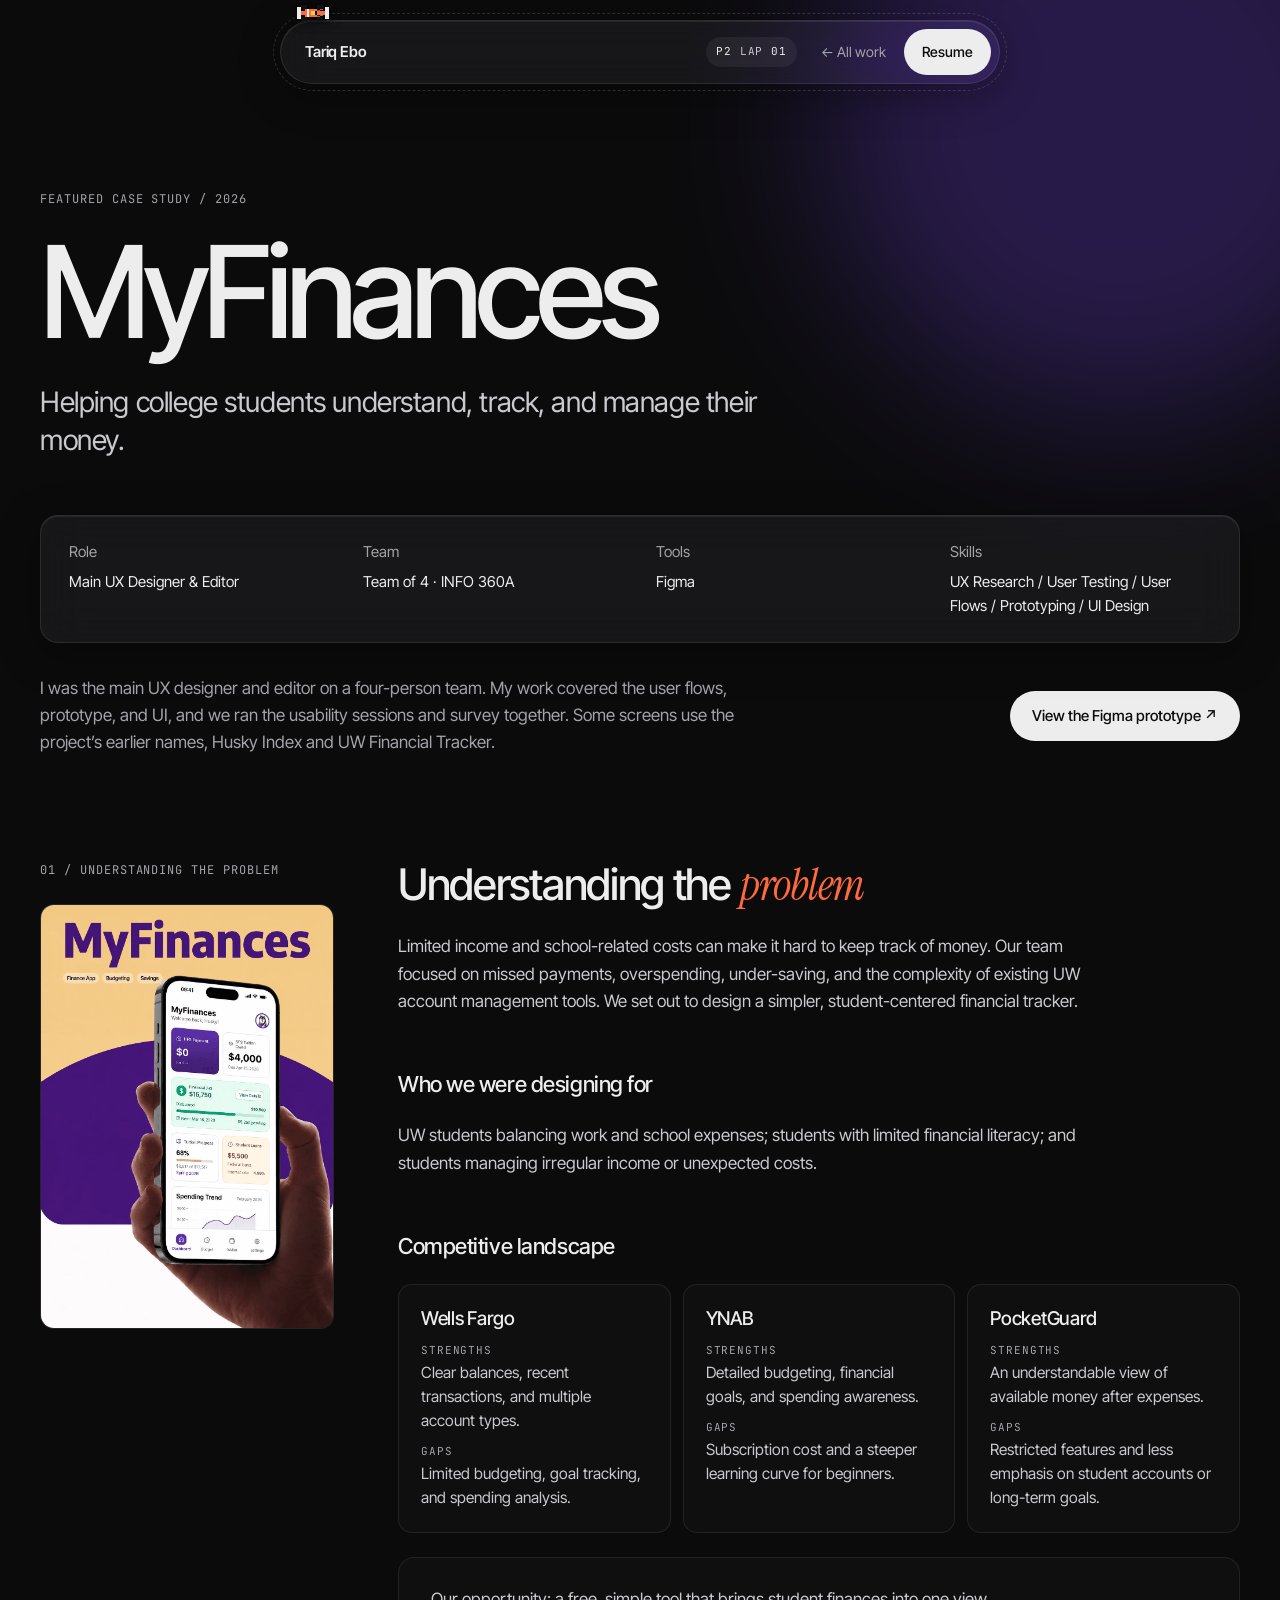
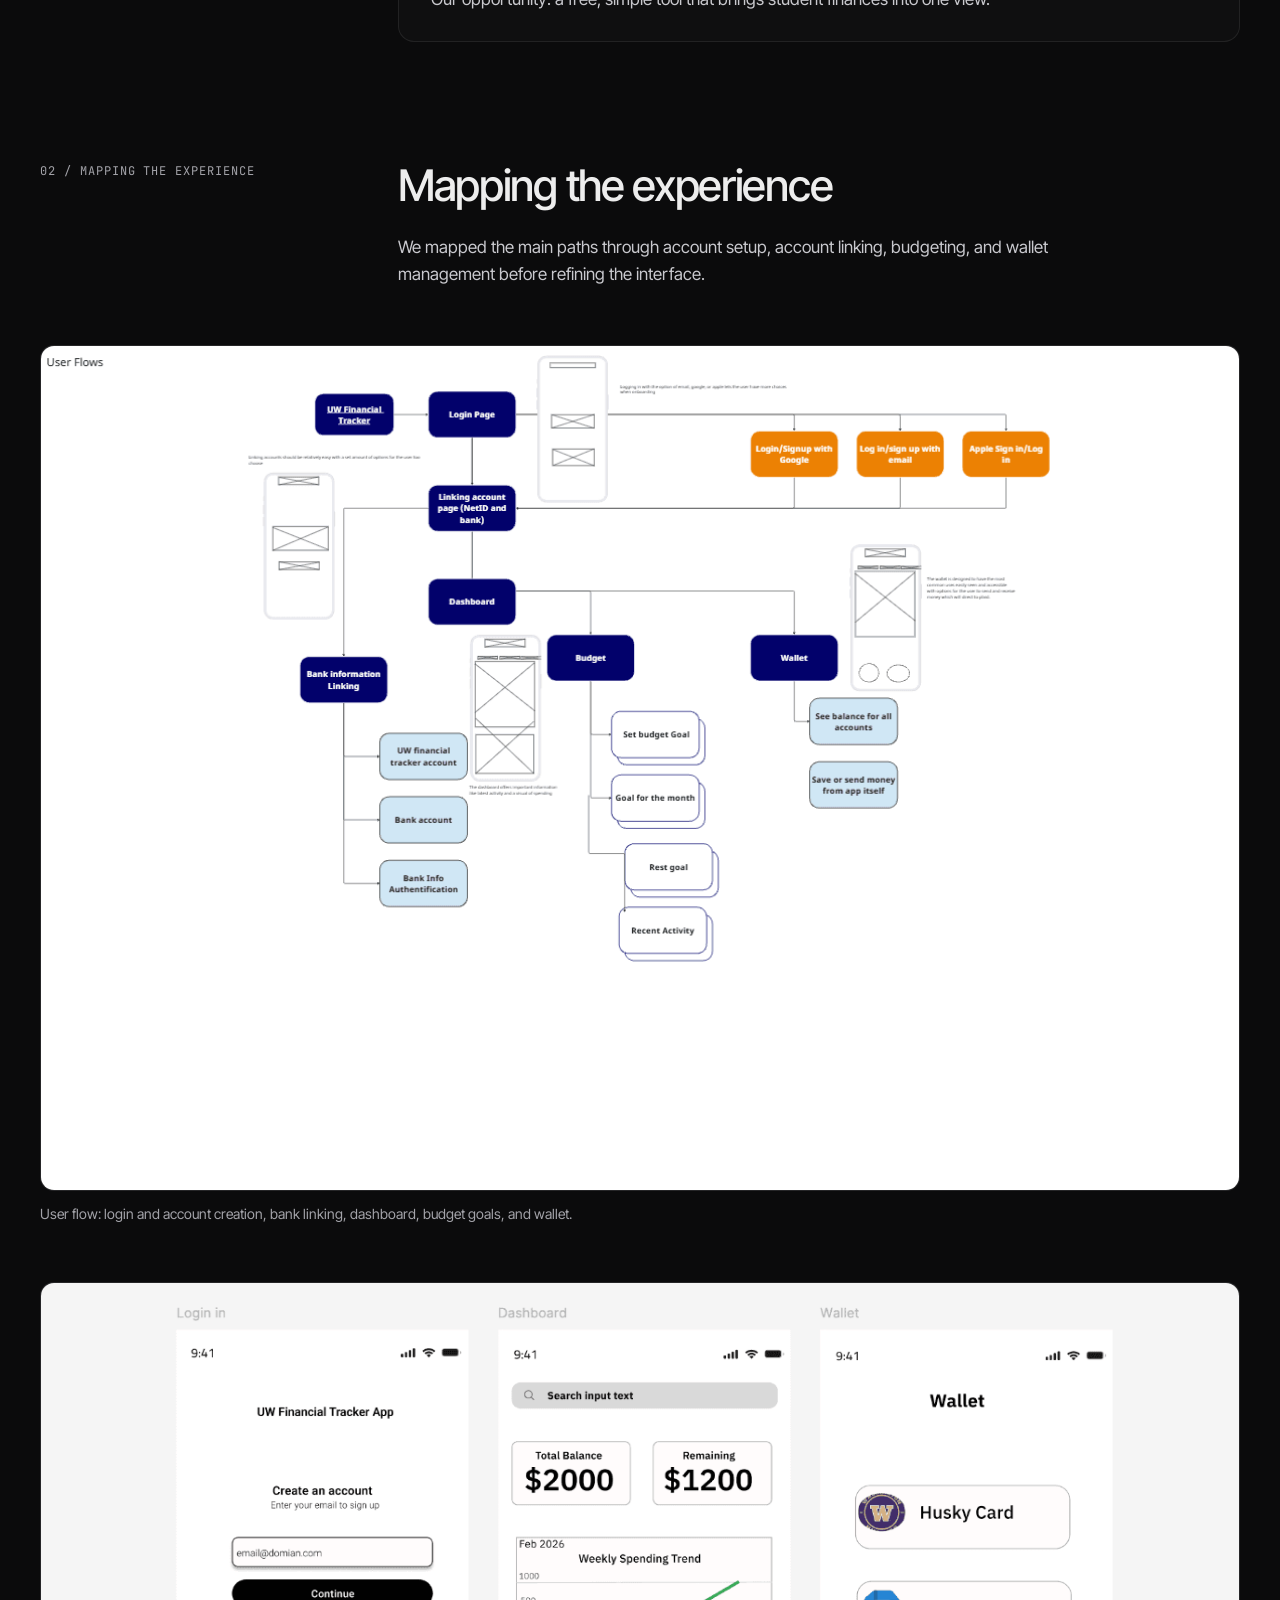
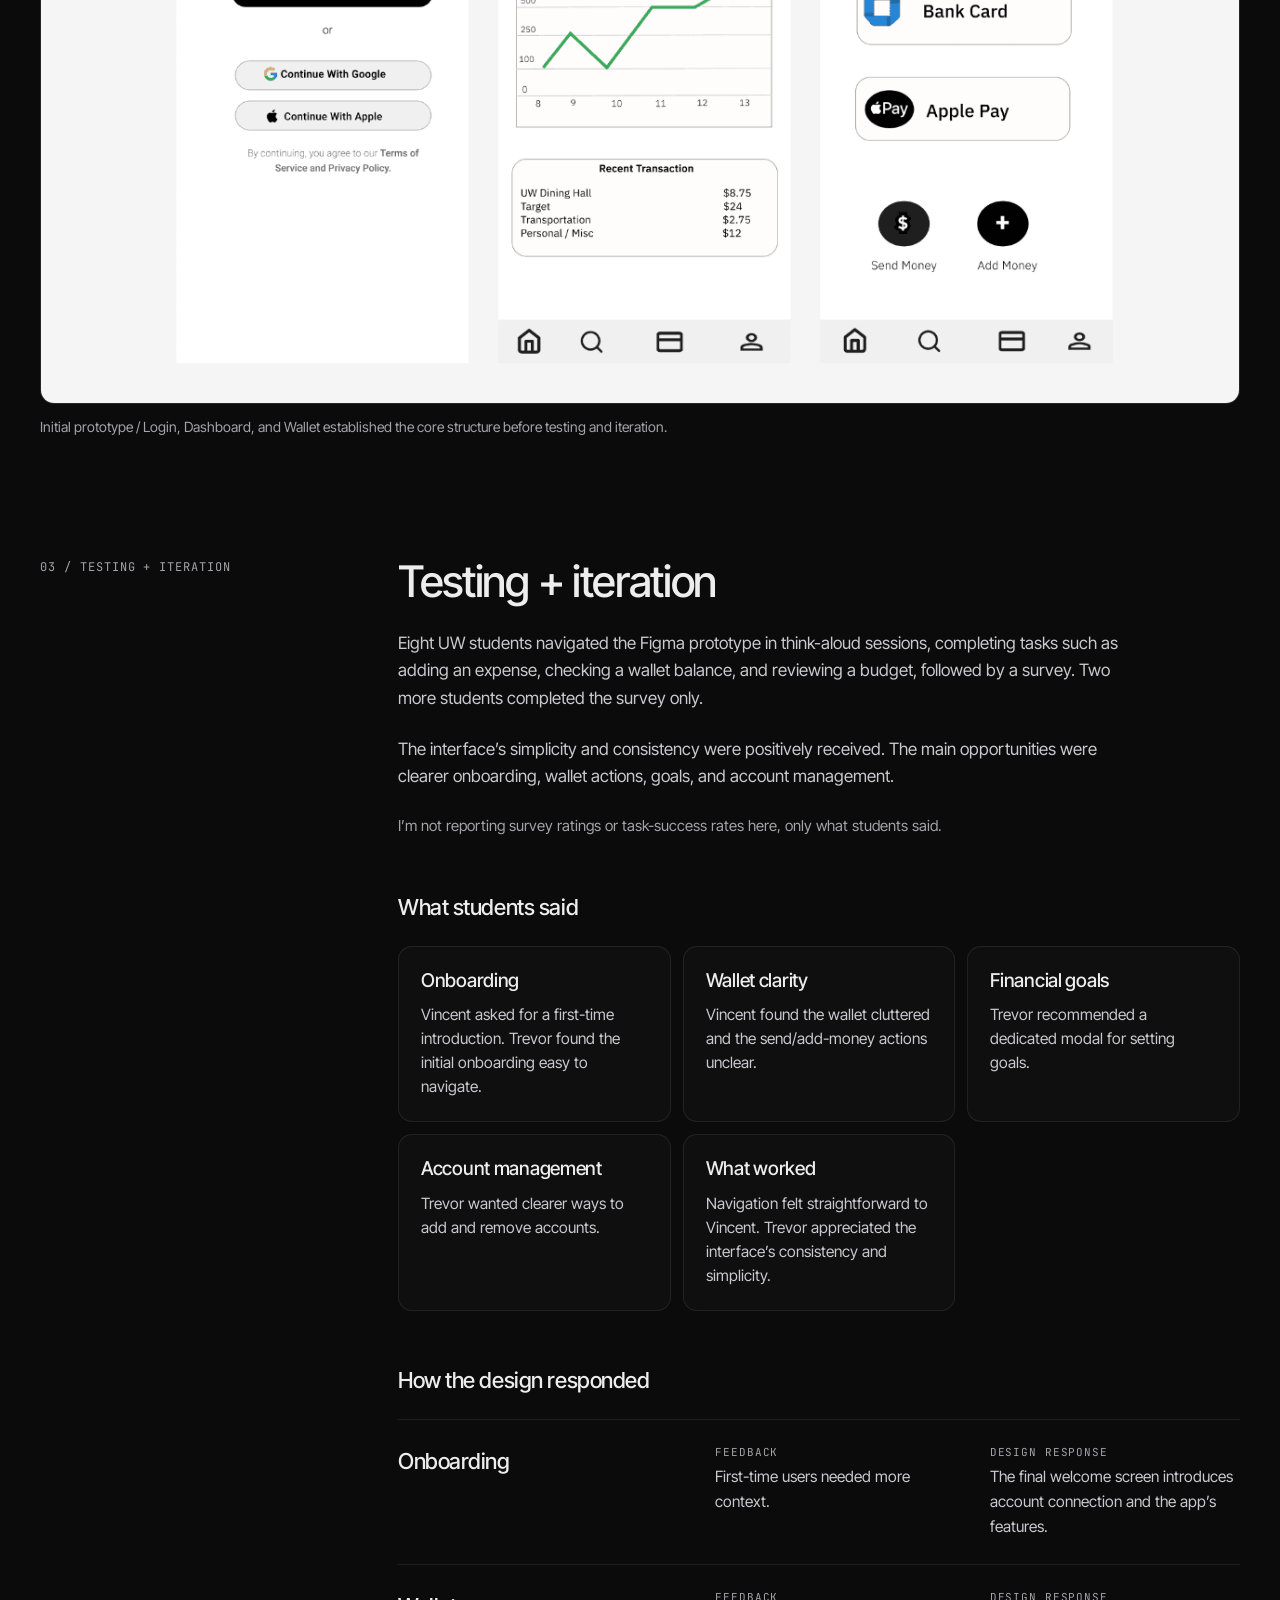
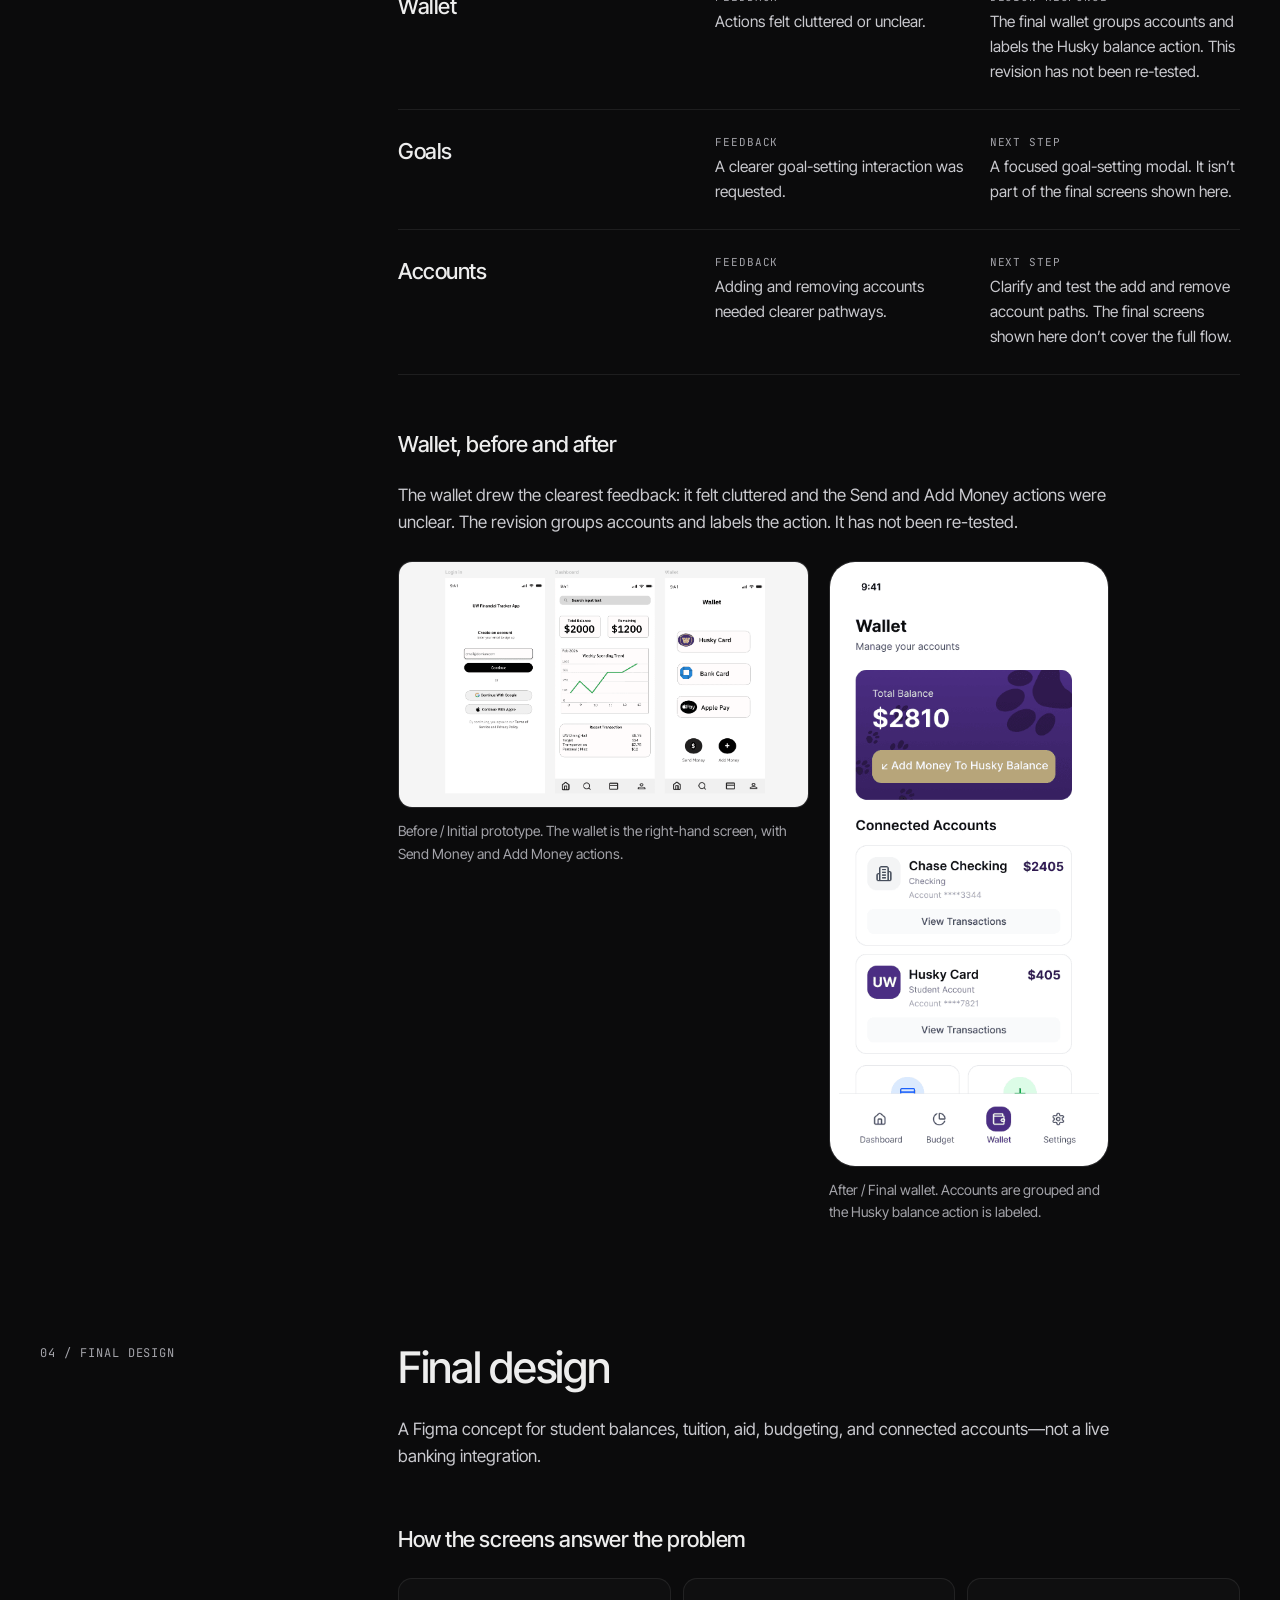
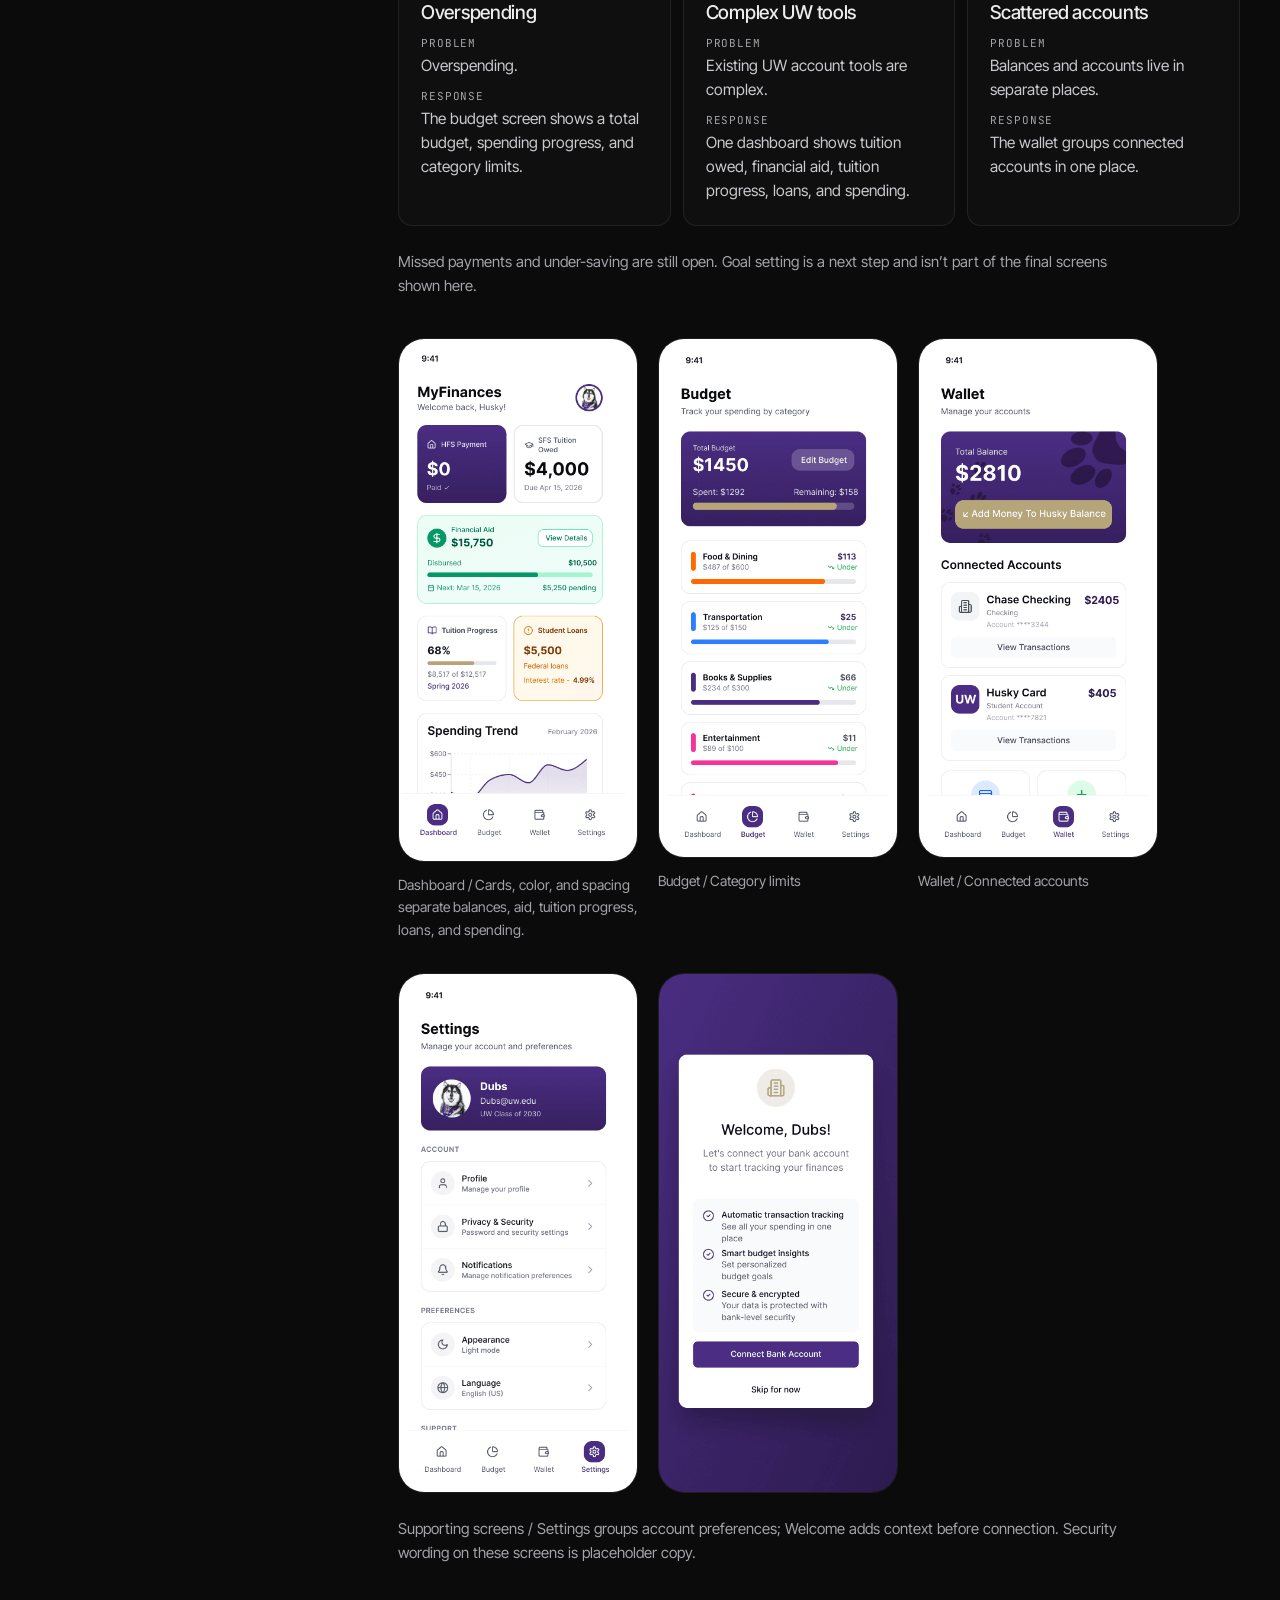
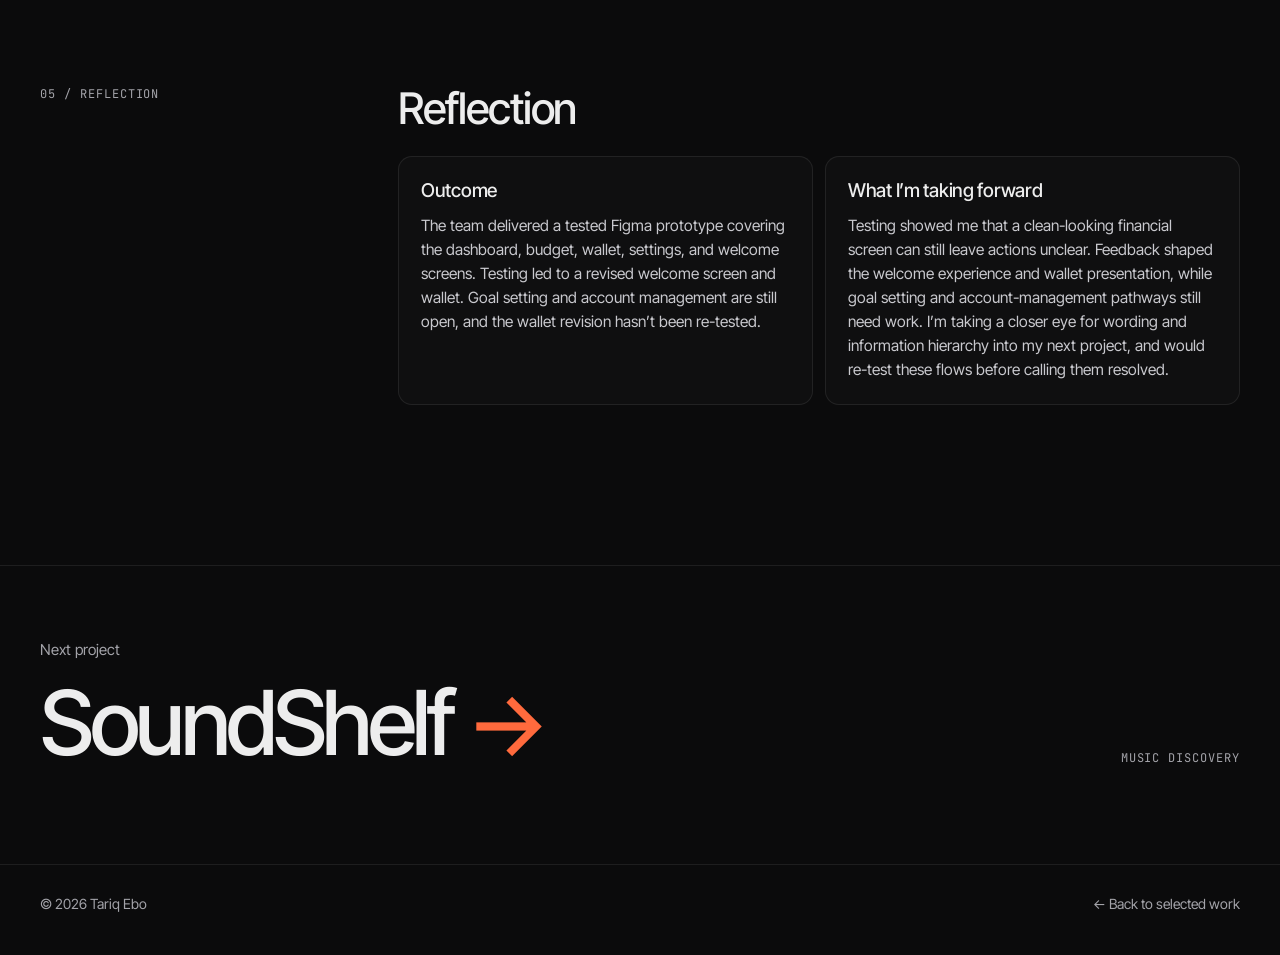
==== work/myfinances.html @ 7fc63696 "Build portfolio site Plain HTML, CSS and a little JavaScript: home page, Waypoint and MyFinances cas" ====
<!doctype html>
<html lang="en">
<head>
  <meta charset="utf-8">
  <meta name="viewport" content="width=device-width, initial-scale=1">
  <title>MyFinances — Tariq Ebo</title>
  <meta name="description" content="MyFinances helps college students understand, track, and manage their money. A UX case study by Tariq Ebo.">
  <meta property="og:title" content="MyFinances — student finance app case study">
  <meta property="og:image" content="../assets/img/myfinances/cover.png">
  <link rel="icon" href="../assets/favicon.svg" type="image/svg+xml">
  <link rel="preconnect" href="https://fonts.googleapis.com">
  <link rel="preconnect" href="https://fonts.gstatic.com" crossorigin>
  <link href="https://fonts.googleapis.com/css2?family=Inter+Tight:wght@400;500;600&family=Instrument+Serif:ital@0;1&family=JetBrains+Mono:wght@400&display=swap" rel="stylesheet">
  <link rel="stylesheet" href="../css/style.css">
  <script>document.documentElement.classList.add("js");</script>
</head>
<body>
  <a class="skip-link" href="#content">Skip to content</a>

  <div class="nav-shell">
    <nav class="nav glass" aria-label="Main">
      <a class="nav-brand" href="../index.html">Tariq Ebo</a>
      <div class="nav-links">
        <span class="lap-chip" aria-hidden="true"></span>
        <a class="text-link" href="../index.html#work">← All work</a>
        <a class="nav-cta" data-pit href="https://drive.google.com/file/d/1EJT7WIdHumrBzgWnmrdFnhgLevJQh3FU/view?usp=sharing" target="_blank" rel="noopener">Resume</a>
      </div>
    </nav>
  </div>

  <main id="content">
    <!-- TITLE -->
    <header class="case-hero">
      <div class="glow-layer" aria-hidden="true">
        <div class="orb" style="top: -180px; right: -140px; width: 600px; height: 600px; background: #6b3fd4; opacity: 0.3"></div>
      </div>
      <div class="wrap">
        <p class="kicker">Featured case study / 2026</p>
        <h1>MyFinances</h1>
        <p class="case-lead">Helping college students understand, track, and manage their money.</p>

        <dl class="case-meta glass">
          <div><dt>Role</dt><dd>Main UX Designer &amp; Editor</dd></div>
          <div><dt>Team</dt><dd>Team of 4 · INFO 360A</dd></div>
          <div><dt>Tools</dt><dd>Figma</dd></div>
          <div><dt>Skills</dt><dd>UX Research / User Testing / User Flows / Prototyping / UI Design</dd></div>
        </dl>

        <div class="case-intro">
          <p>I was the main UX designer and editor on a four-person team. My work covered the user flows, prototype, and UI, and we ran the usability sessions and survey together. Some screens use the project’s earlier names, Husky Index and UW Financial Tracker.</p>
          <a class="btn btn-solid" href="https://www.figma.com/proto/q0w340MBX9EwFXeXqtIjR5/My-finance-UI?node-id=50-780&p=f&viewport=415%2C-257%2C0.23&t=l8esuR3nchesDoX4-1&scaling=scale-down&content-scaling=fixed&starting-point-node-id=50%3A780&page-id=" target="_blank" rel="noopener">View the Figma prototype ↗</a>
        </div>
      </div>
    </header>

    <div class="wrap">
      <!-- 01 UNDERSTANDING THE PROBLEM -->
      <section class="block reveal" style="padding-top: 40px">
        <div class="block-label">
          <p class="kicker">01 / Understanding the problem</p>
          <figure style="margin-top: 24px; max-width: 300px">
            <div class="shot"><img data-zoom src="../assets/img/myfinances/cover.png" width="1007" height="1461" alt="MyFinances cover: a hand holding a phone that shows the student finance dashboard."></div>
          </figure>
        </div>
        <div class="block-body">
          <h2>Understanding the <span class="accent">problem</span></h2>
          <p>Limited income and school-related costs can make it hard to keep track of money. Our team focused on missed payments, overspending, under-saving, and the complexity of existing UW account management tools. We set out to design a simpler, student-centered financial tracker.</p>

          <h3>Who we were designing for</h3>
          <p>UW students balancing work and school expenses; students with limited financial literacy; and students managing irregular income or unexpected costs.</p>

          <h3>Competitive landscape</h3>
          <div class="tiles">
            <div class="tile">
              <h4>Wells Fargo</h4>
              <p><span class="label">Strengths</span>Clear balances, recent transactions, and multiple account types.</p>
              <p><span class="label">Gaps</span>Limited budgeting, goal tracking, and spending analysis.</p>
            </div>
            <div class="tile">
              <h4>YNAB</h4>
              <p><span class="label">Strengths</span>Detailed budgeting, financial goals, and spending awareness.</p>
              <p><span class="label">Gaps</span>Subscription cost and a steeper learning curve for beginners.</p>
            </div>
            <div class="tile">
              <h4>PocketGuard</h4>
              <p><span class="label">Strengths</span>An understandable view of available money after expenses.</p>
              <p><span class="label">Gaps</span>Restricted features and less emphasis on student accounts or long-term goals.</p>
            </div>
          </div>
          <div class="note">
            <p>Our opportunity: a free, simple tool that brings student finances into one view.</p>
          </div>
        </div>
      </section>

      <!-- 02 MAPPING THE EXPERIENCE -->
      <section class="block reveal">
        <div class="block-label"><p class="kicker">02 / Mapping the experience</p></div>
        <div class="block-body">
          <h2>Mapping the experience</h2>
          <p>We mapped the main paths through account setup, account linking, budgeting, and wallet management before refining the interface.</p>
        </div>
      </section>
      <div class="full reveal">
        <figure>
          <div class="shot"><img data-zoom loading="lazy" src="../assets/img/myfinances/flow.png" width="1190" height="839" alt="User flow linking login and account creation to bank linking, the dashboard, budget goals, account balances, and saving or sending money."></div>
          <figcaption>User flow: login and account creation, bank linking, dashboard, budget goals, and wallet.</figcaption>
        </figure>
      </div>
      <div class="full reveal">
        <figure>
          <div class="shot"><img data-zoom loading="lazy" src="../assets/img/myfinances/early-prototype.png" width="1289" height="775" alt="Initial prototype showing the login, spending dashboard, and wallet with Send Money and Add Money actions."></div>
          <figcaption>Initial prototype / Login, Dashboard, and Wallet established the core structure before testing and iteration.</figcaption>
        </figure>
      </div>

      <!-- 03 TESTING + ITERATION -->
      <section class="block reveal">
        <div class="block-label"><p class="kicker">03 / Testing + iteration</p></div>
        <div class="block-body">
          <h2>Testing + iteration</h2>
          <p>Eight UW students navigated the Figma prototype in think-aloud sessions, completing tasks such as adding an expense, checking a wallet balance, and reviewing a budget, followed by a survey. Two more students completed the survey only.</p>
          <p>The interface’s simplicity and consistency were positively received. The main opportunities were clearer onboarding, wallet actions, goals, and account management.</p>
          <p class="small">I’m not reporting survey ratings or task-success rates here, only what students said.</p>

          <h3>What students said</h3>
          <div class="tiles">
            <div class="tile"><h4>Onboarding</h4><p>Vincent asked for a first-time introduction. Trevor found the initial onboarding easy to navigate.</p></div>
            <div class="tile"><h4>Wallet clarity</h4><p>Vincent found the wallet cluttered and the send/add-money actions unclear.</p></div>
            <div class="tile"><h4>Financial goals</h4><p>Trevor recommended a dedicated modal for setting goals.</p></div>
            <div class="tile"><h4>Account management</h4><p>Trevor wanted clearer ways to add and remove accounts.</p></div>
            <div class="tile"><h4>What worked</h4><p>Navigation felt straightforward to Vincent. Trevor appreciated the interface’s consistency and simplicity.</p></div>
          </div>

          <h3>How the design responded</h3>
          <div class="rows">
            <div class="rows-item">
              <div class="rows-title"><h4 style="margin-top: 0">Onboarding</h4></div>
              <div class="rows-body">
                <p><span class="label">Feedback</span>First-time users needed more context.</p>
                <p><span class="label">Design response</span>The final welcome screen introduces account connection and the app’s features.</p>
              </div>
            </div>
            <div class="rows-item">
              <div class="rows-title"><h4 style="margin-top: 0">Wallet</h4></div>
              <div class="rows-body">
                <p><span class="label">Feedback</span>Actions felt cluttered or unclear.</p>
                <p><span class="label">Design response</span>The final wallet groups accounts and labels the Husky balance action. This revision has not been re-tested.</p>
              </div>
            </div>
            <div class="rows-item">
              <div class="rows-title"><h4 style="margin-top: 0">Goals</h4></div>
              <div class="rows-body">
                <p><span class="label">Feedback</span>A clearer goal-setting interaction was requested.</p>
                <p><span class="label">Next step</span>A focused goal-setting modal. It isn’t part of the final screens shown here.</p>
              </div>
            </div>
            <div class="rows-item">
              <div class="rows-title"><h4 style="margin-top: 0">Accounts</h4></div>
              <div class="rows-body">
                <p><span class="label">Feedback</span>Adding and removing accounts needed clearer pathways.</p>
                <p><span class="label">Next step</span>Clarify and test the add and remove account paths. The final screens shown here don’t cover the full flow.</p>
              </div>
            </div>
          </div>

          <h3>Wallet, before and after</h3>
          <p>The wallet drew the clearest feedback: it felt cluttered and the Send and Add Money actions were unclear. The revision groups accounts and labels the action. It has not been re-tested.</p>
          <div class="pair">
            <figure>
              <div class="shot"><img data-zoom loading="lazy" src="../assets/img/myfinances/early-prototype.png" width="1289" height="775" alt="Initial prototype showing the login, spending dashboard, and wallet with Send Money and Add Money actions."></div>
              <figcaption>Before / Initial prototype. The wallet is the right-hand screen, with Send Money and Add Money actions.</figcaption>
            </figure>
            <figure style="max-width: 280px">
              <div class="shot" style="border-radius: 26px"><img data-zoom loading="lazy" src="../assets/img/myfinances/wallet.png" width="402" height="874" alt="Wallet screen with connected accounts and a labeled Husky balance action."></div>
              <figcaption>After / Final wallet. Accounts are grouped and the Husky balance action is labeled.</figcaption>
            </figure>
          </div>
        </div>
      </section>

      <!-- 04 FINAL DESIGN -->
      <section class="block reveal">
        <div class="block-label"><p class="kicker">04 / Final design</p></div>
        <div class="block-body">
          <h2>Final design</h2>
          <p>A Figma concept for student balances, tuition, aid, budgeting, and connected accounts—not a live banking integration.</p>

          <h3>How the screens answer the problem</h3>
          <div class="tiles">
            <div class="tile">
              <h4>Overspending</h4>
              <p><span class="label">Problem</span>Overspending.</p>
              <p><span class="label">Response</span>The budget screen shows a total budget, spending progress, and category limits.</p>
            </div>
            <div class="tile">
              <h4>Complex UW tools</h4>
              <p><span class="label">Problem</span>Existing UW account tools are complex.</p>
              <p><span class="label">Response</span>One dashboard shows tuition owed, financial aid, tuition progress, loans, and spending.</p>
            </div>
            <div class="tile">
              <h4>Scattered accounts</h4>
              <p><span class="label">Problem</span>Balances and accounts live in separate places.</p>
              <p><span class="label">Response</span>The wallet groups connected accounts in one place.</p>
            </div>
          </div>
          <p class="small">Missed payments and under-saving are still open. Goal setting is a next step and isn’t part of the final screens shown here.</p>

          <div class="phones" style="margin-top: 40px">
            <figure>
              <img data-zoom loading="lazy" src="../assets/img/myfinances/dashboard.png" width="402" height="881" alt="Final MyFinances dashboard showing tuition owed, financial aid, tuition progress, student loans, and a spending trend.">
              <figcaption>Dashboard / Cards, color, and spacing separate balances, aid, tuition progress, loans, and spending.</figcaption>
            </figure>
            <figure>
              <img data-zoom loading="lazy" src="../assets/img/myfinances/budget.png" width="402" height="874" alt="Budget screen with a total budget, spending progress, and category limits.">
              <figcaption>Budget / Category limits</figcaption>
            </figure>
            <figure>
              <img data-zoom loading="lazy" src="../assets/img/myfinances/wallet.png" width="402" height="874" alt="Wallet screen with connected accounts and a labeled Husky balance action.">
              <figcaption>Wallet / Connected accounts</figcaption>
            </figure>
          </div>
          <div class="phones" style="margin-top: 32px">
            <figure>
              <img data-zoom loading="lazy" src="../assets/img/myfinances/settings.png" width="402" height="874" alt="MyFinances settings screen with account and preference groups.">
            </figure>
            <figure>
              <img data-zoom loading="lazy" src="../assets/img/myfinances/welcome.png" width="402" height="874" alt="MyFinances welcome screen that introduces connecting a bank account.">
            </figure>
          </div>
          <p class="small">Supporting screens / Settings groups account preferences; Welcome adds context before connection. Security wording on these screens is placeholder copy.</p>
        </div>
      </section>

      <!-- 05 REFLECTION -->
      <section class="block reveal">
        <div class="block-label"><p class="kicker">05 / Reflection</p></div>
        <div class="block-body">
          <h2>Reflection</h2>
          <div class="tiles">
            <div class="tile"><h3>Outcome</h3><p>The team delivered a tested Figma prototype covering the dashboard, budget, wallet, settings, and welcome screens. Testing led to a revised welcome screen and wallet. Goal setting and account management are still open, and the wallet revision hasn’t been re-tested.</p></div>
            <div class="tile"><h3>What I’m taking forward</h3><p>Testing showed me that a clean-looking financial screen can still leave actions unclear. Feedback shaped the welcome experience and wallet presentation, while goal setting and account-management pathways still need work. I’m taking a closer eye for wording and information hierarchy into my next project, and would re-test these flows before calling them resolved.</p></div>
          </div>
        </div>
      </section>
    </div>

    <a class="next" href="soundshelf.html">
      <div class="wrap">
        <div>
          <p class="next-label">Next project</p>
          <p class="next-title">SoundShelf <span aria-hidden="true">→</span></p>
        </div>
        <span class="kicker">Music discovery</span>
      </div>
    </a>
  </main>

  <footer class="case-footer">
    <div class="wrap">
      <span>© 2026 Tariq Ebo</span>
      <a class="text-link" href="../index.html#work">← Back to selected work</a>
    </div>
  </footer>

  <script src="../js/main.js"></script>
</body>
</html>
---- css/style.css ----
/* ==========================================================================
   Tariq Ebo — portfolio styles
   One stylesheet for every page. Sections are in the order they appear:
   1. Design tokens (colors, fonts)   5. Home page
   2. Base                            6. Case study pages
   3. Shared pieces (glass, buttons)  7. Lightbox
   4. Navigation + the race           8. Motion + small screens
   ========================================================================== */

/* 1. Design tokens ---------------------------------------------------------
   Change a value here and it changes everywhere. --accent is the one loud
   color on the site: try #3978F6 (blue) or #C8F560 (lime). */
:root {
  --bg: #0b0b0c;
  --surface: #141416;
  --text: #ededed;
  --soft: #c9c9ce;
  --muted: #a3a3a9;
  --line: rgba(255, 255, 255, 0.08);
  --accent: #ff6a3d;
  --blue: #3978f6;

  --font-sans: "Inter Tight", system-ui, -apple-system, "Segoe UI", sans-serif;
  --font-serif: "Instrument Serif", Georgia, serif;
  --font-mono: "JetBrains Mono", ui-monospace, Menlo, monospace;

  --wrap: 1280px;
  --gutter: 40px;
  --radius: 20px;
}

/* 2. Base ------------------------------------------------------------------ */
*,
*::before,
*::after {
  box-sizing: border-box;
}

html {
  scroll-behavior: smooth;
  scroll-padding-top: 110px;
}

body {
  margin: 0;
  background: var(--bg);
  color: var(--text);
  font-family: var(--font-sans);
  font-size: 17px;
  line-height: 1.6;
  -webkit-font-smoothing: antialiased;
  overflow-x: clip;
}

img {
  max-width: 100%;
  height: auto;
  display: block;
}

a {
  color: inherit;
}

h1,
h2,
h3,
p,
ul,
ol,
figure {
  margin: 0;
}

:focus-visible {
  outline: 2px solid var(--accent);
  outline-offset: 3px;
  border-radius: 4px;
}

.wrap {
  max-width: var(--wrap);
  margin: 0 auto;
  padding: 0 var(--gutter);
}

.skip-link {
  position: absolute;
  left: 16px;
  top: -60px;
  z-index: 100;
  background: var(--text);
  color: var(--bg);
  padding: 10px 16px;
  border-radius: 8px;
  text-decoration: none;
}

.skip-link:focus {
  top: 16px;
}

/* 3. Shared pieces --------------------------------------------------------- */
.glass {
  background: rgba(255, 255, 255, 0.05);
  -webkit-backdrop-filter: blur(22px) saturate(160%);
  backdrop-filter: blur(22px) saturate(160%);
  border: 1px solid rgba(255, 255, 255, 0.09);
  box-shadow: inset 0 1px 0 rgba(255, 255, 255, 0.08), 0 10px 40px rgba(0, 0, 0, 0.35);
}

.glass-strong {
  background: rgba(18, 18, 20, 0.6);
  -webkit-backdrop-filter: blur(24px) saturate(160%);
  backdrop-filter: blur(24px) saturate(160%);
  border: 1px solid rgba(255, 255, 255, 0.1);
  box-shadow: inset 0 1px 0 rgba(255, 255, 255, 0.08);
}

/* Small uppercase label, e.g. "02 / THE PROBLEM" */
.kicker {
  font-family: var(--font-mono);
  font-size: 12px;
  letter-spacing: 0.08em;
  text-transform: uppercase;
  color: var(--muted);
}

/* The one bold move: an italic serif word in the accent color */
.accent {
  font-family: var(--font-serif);
  font-style: italic;
  font-weight: 400;
  letter-spacing: -0.02em;
  color: var(--accent);
}

.muted {
  color: var(--muted);
}

.btn {
  display: inline-flex;
  align-items: center;
  gap: 8px;
  padding: 13px 22px;
  border-radius: 999px;
  font-size: 15px;
  font-weight: 500;
  text-decoration: none;
  transition: transform 0.2s, background 0.2s;
}

.btn:hover {
  transform: translateY(-2px);
}

.btn-solid {
  background: var(--text);
  color: var(--bg);
}

.btn-ghost {
  background: rgba(255, 255, 255, 0.06);
  border: 1px solid rgba(255, 255, 255, 0.1);
}

.btn-ghost:hover {
  background: rgba(255, 255, 255, 0.1);
}

.text-link {
  color: var(--muted);
  text-decoration: none;
  transition: color 0.2s;
}

.text-link:hover {
  color: #fff;
}

/* Soft blurred light behind the glass */
.glow-layer {
  position: absolute;
  inset: 0;
  overflow: hidden;
  pointer-events: none;
}

.orb {
  position: absolute;
  border-radius: 50%;
  filter: blur(80px);
  animation: drift 18s ease-in-out infinite;
}

@keyframes drift {
  0%,
  100% {
    transform: translate(0, 0) scale(1);
  }
  50% {
    transform: translate(-40px, 30px) scale(1.08);
  }
}

/* 4. Navigation + the race -------------------------------------------------- */
.nav-shell {
  position: fixed;
  top: 20px;
  left: 0;
  right: 0;
  z-index: 50;
  padding: 0 20px;
  display: flex;
  justify-content: center;
  pointer-events: none;
}

.nav {
  position: relative;
  pointer-events: auto;
  width: 100%;
  max-width: 720px;
  border-radius: 999px;
  padding: 8px 8px 8px 24px;
  display: flex;
  gap: 12px;
  justify-content: space-between;
  align-items: center;
}

.nav-brand {
  text-decoration: none;
  font-size: 15px;
  font-weight: 600;
  letter-spacing: -0.01em;
  white-space: nowrap;
}

.nav-links {
  display: flex;
  gap: 4px;
  font-size: 14px;
  align-items: center;
}

.nav-links a {
  padding: 12px 14px;
  white-space: nowrap;
}

.nav-links .nav-cta {
  padding: 12px 18px;
  text-decoration: none;
  background: var(--text);
  color: var(--bg);
  border-radius: 999px;
  font-weight: 500;
}

/* Everything below in this section is drawn by js/main.js */
.race {
  position: absolute;
  inset: 0;
  pointer-events: none;
}

.race-track {
  position: absolute;
  inset: -8px;
  border-radius: 999px;
  border: 1px dashed rgba(255, 255, 255, 0.14);
}

.race-flag {
  position: absolute;
  top: -14px;
  left: 36px;
  width: 6px;
  height: 12px;
  background: conic-gradient(#ededed 25%, #111 0 50%, #ededed 0 75%, #111 0) 0 0 / 6px 6px;
}

.race-car,
.race-trail {
  position: absolute;
  top: 0;
  left: 0;
  offset-rotate: auto;
  offset-distance: 0%;
}

.race-car {
  width: 32px;
  height: 16px;
  filter: drop-shadow(0 0 6px rgba(0, 0, 0, 0.6));
}

.race-car svg {
  display: block;
}

.race-trail {
  width: 12px;
  height: 4px;
  border-radius: 2px;
  filter: blur(1px);
}

.lap-chip {
  font-family: var(--font-mono);
  font-size: 11px;
  letter-spacing: 0.08em;
  color: var(--soft);
  padding: 6px 10px;
  margin-right: 6px;
  border-radius: 999px;
  display: inline-flex;
  gap: 8px;
  align-items: center;
  white-space: nowrap;
  background: rgba(255, 255, 255, 0.06);
  transition: background 0.3s;
}

.lap-chip b {
  font-weight: 400;
  color: var(--text);
}

.lap-chip .drs {
  color: #3ddc84;
}

.lap-chip.is-fastest {
  background: #7b3fe4;
  color: #fff;
}

.radio {
  position: absolute;
  top: calc(100% + 18px);
  left: 50%;
  width: 300px;
  margin-left: -150px;
  border-radius: 12px;
  padding: 12px 16px;
  font-family: var(--font-mono);
  font-size: 12px;
  color: var(--soft);
  display: flex;
  gap: 10px;
  align-items: center;
  animation: radio-in 0.25s ease-out;
}

.radio::before {
  content: "";
  width: 8px;
  height: 8px;
  border-radius: 50%;
  background: #3ddc84;
  flex: none;
}

.radio b {
  font-weight: 400;
  color: var(--text);
}

@keyframes radio-in {
  from {
    opacity: 0;
    transform: translateY(-6px);
  }
  to {
    opacity: 1;
    transform: translateY(0);
  }
}

/* 5. Home page -------------------------------------------------------------- */
.hero {
  position: relative;
}

.hero .wrap {
  position: relative;
  padding-top: 210px;
  padding-bottom: 120px;
}

.status {
  display: inline-flex;
  align-items: center;
  gap: 10px;
  font-family: var(--font-mono);
  font-size: 13px;
  color: var(--soft);
  margin-bottom: 44px;
  padding: 10px 16px;
  border-radius: 999px;
}

.status-dot {
  width: 8px;
  height: 8px;
  border-radius: 50%;
  background: var(--accent);
  animation: pulse 2.4s ease-in-out infinite;
}

@keyframes pulse {
  0%,
  100% {
    opacity: 1;
  }
  50% {
    opacity: 0.35;
  }
}

.hero h1 {
  font-weight: 500;
  font-size: clamp(44px, 7.4vw, 112px);
  line-height: 0.98;
  letter-spacing: -0.045em;
  max-width: 1120px;
}

.hero-intro {
  margin-top: 40px;
  max-width: 640px;
  font-size: clamp(18px, 1.6vw, 21px);
  line-height: 1.5;
  color: var(--soft);
}

.hero-actions {
  margin-top: 36px;
  display: flex;
  flex-wrap: wrap;
  gap: 12px;
}

.hero-meta {
  margin-top: 72px;
  display: flex;
  flex-wrap: wrap;
  gap: 16px 48px;
  font-size: 15px;
  color: var(--muted);
  border-top: 1px solid var(--line);
  padding-top: 24px;
}

.section {
  position: relative;
  padding: 60px 0 120px;
}

.section-head {
  display: flex;
  flex-wrap: wrap;
  justify-content: space-between;
  align-items: baseline;
  gap: 12px 24px;
  margin-bottom: 40px;
}

.section-head h2 {
  font-size: 15px;
  font-weight: 500;
  color: var(--muted);
}

.section-head p {
  font-size: 16px;
  color: var(--muted);
  max-width: 440px;
}

/* Project cards */
.work-grid {
  display: grid;
  grid-template-columns: repeat(3, minmax(0, 1fr));
  gap: 32px;
}

.card {
  position: relative;
  display: block;
  aspect-ratio: 4 / 4.1;
  border-radius: var(--radius);
  overflow: hidden;
  background: #121214;
  border: 1px solid var(--line);
  color: var(--text);
  text-decoration: none;
}

.card-featured {
  grid-column: 1 / -1;
  aspect-ratio: 16 / 8.2;
  background: #14243a;
}

.card-thumb {
  position: absolute;
  inset: 0;
  width: 100%;
  height: 100%;
  object-fit: cover;
  object-position: center top;
  transition: transform 0.7s cubic-bezier(0.2, 0.7, 0.2, 1);
}

a.card:hover .card-thumb {
  transform: scale(1.04);
}

.card-cap {
  position: absolute;
  left: 14px;
  right: 14px;
  bottom: 14px;
  border-radius: 14px;
  padding: 18px 20px;
  display: flex;
  justify-content: space-between;
  gap: 16px;
  align-items: center;
  transition: transform 0.4s cubic-bezier(0.2, 0.7, 0.2, 1);
}

.card-featured .card-cap {
  right: auto;
  width: min(560px, calc(100% - 28px));
}

a.card:hover .card-cap {
  transform: translateY(-6px);
}

.card-cap .kicker {
  margin-bottom: 8px;
}

.card-title {
  font-size: 20px;
  font-weight: 500;
  letter-spacing: -0.02em;
}

.card-text {
  font-size: 15px;
  color: var(--soft);
  margin-top: 4px;
  line-height: 1.45;
}

.card-meta {
  font-size: 13px;
  color: var(--muted);
  margin-top: 8px;
}

.card-arrow {
  flex: none;
  width: 40px;
  height: 40px;
  border-radius: 50%;
  background: rgba(255, 255, 255, 0.1);
  display: flex;
  align-items: center;
  justify-content: center;
  font-size: 16px;
  transition: transform 0.3s;
}

a.card:hover .card-arrow {
  transform: translate(3px, -3px);
}

/* A card with no screenshot yet */
.card-soon .card-glow {
  position: absolute;
  top: 16%;
  left: 24%;
  width: 55%;
  aspect-ratio: 1;
  border-radius: 50%;
  background: #2f6bff;
  opacity: 0.4;
  filter: blur(60px);
}

.card-soon .card-note {
  position: absolute;
  top: 24px;
  left: 24px;
  right: 24px;
}

/* About */
.about {
  display: flex;
  flex-wrap: wrap;
  gap: 32px 64px;
}

.about-label {
  flex: 1 1 200px;
  min-width: 0;
}

.about-label h2 {
  font-size: 15px;
  font-weight: 500;
  color: var(--muted);
}

.about-body {
  flex: 3 1 560px;
  min-width: 0;
}

.about-lead {
  font-size: clamp(24px, 2.4vw, 32px);
  line-height: 1.35;
  letter-spacing: -0.02em;
}

.about-body p + p {
  margin-top: 24px;
}

.about-body .about-more {
  color: var(--soft);
  max-width: 760px;
}

.facts {
  margin-top: 56px;
  display: grid;
  grid-template-columns: repeat(auto-fit, minmax(230px, 1fr));
  gap: 12px;
  font-size: 15px;
}

.fact {
  border-radius: 14px;
  padding: 20px;
}

.fact-label {
  color: var(--muted);
  margin-bottom: 8px;
}

.about-resume {
  margin-top: 40px;
  display: flex;
  flex-wrap: wrap;
  gap: 16px 24px;
  align-items: center;
  color: var(--muted);
  font-size: 16px;
}

/* Contact + footer */
.contact {
  position: relative;
  border-top: 1px solid var(--line);
}

.contact .wrap {
  position: relative;
  padding-top: 120px;
  padding-bottom: 40px;
}

.contact-lead {
  font-size: 15px;
  color: var(--muted);
  margin-bottom: 20px;
}

.contact-big {
  display: inline-block;
  text-decoration: none;
  font-weight: 500;
  font-size: clamp(44px, 8vw, 120px);
  letter-spacing: -0.05em;
  line-height: 1;
}

.contact-big span {
  color: var(--accent);
  display: inline-block;
  transition: transform 0.3s;
}

.contact-big:hover span {
  transform: translateX(10px);
}

.footer-bar {
  margin-top: 110px;
  border-radius: 999px;
  padding: 14px 24px;
  display: flex;
  flex-wrap: wrap;
  gap: 12px 20px;
  justify-content: space-between;
  align-items: center;
  font-size: 14px;
  color: var(--muted);
}

.footer-links {
  display: flex;
  gap: 8px 24px;
  flex-wrap: wrap;
}

/* 6. Case study pages -------------------------------------------------------- */
.case-hero {
  position: relative;
}

.case-hero .wrap {
  position: relative;
  padding-top: 190px;
  padding-bottom: 64px;
}

.case-hero h1 {
  margin-top: 24px;
  font-weight: 500;
  font-size: clamp(56px, 10vw, 152px);
  line-height: 0.92;
  letter-spacing: -0.055em;
}

.case-lead {
  margin-top: 32px;
  max-width: 800px;
  font-size: clamp(21px, 2.2vw, 30px);
  line-height: 1.35;
  letter-spacing: -0.015em;
  color: var(--soft);
}

.case-meta {
  margin-top: 56px;
  display: grid;
  grid-template-columns: repeat(auto-fit, minmax(190px, 1fr));
  gap: 24px 32px;
  border-radius: 18px;
  padding: 24px 28px;
  font-size: 15px;
}

.case-meta dt {
  color: var(--muted);
  margin-bottom: 6px;
}

.case-meta dd {
  margin: 0;
}

.case-intro {
  margin-top: 32px;
  display: flex;
  flex-wrap: wrap;
  gap: 20px 40px;
  align-items: center;
  justify-content: space-between;
}

.case-intro p {
  max-width: 720px;
  color: var(--muted);
}

/* A block of a case study: label on the left, content on the right */
.block {
  padding-top: 120px;
  display: flex;
  flex-wrap: wrap;
  gap: 24px 64px;
}

.block-label {
  flex: 1 1 200px;
  min-width: 0;
}

.block-body {
  flex: 3 1 560px;
  min-width: 0;
}

.block-body > * + * {
  margin-top: 24px;
}

.block-body h2 {
  font-weight: 500;
  font-size: clamp(30px, 3.4vw, 48px);
  line-height: 1.1;
  letter-spacing: -0.03em;
}

.block-body h3 {
  font-weight: 500;
  font-size: 22px;
  letter-spacing: -0.02em;
  line-height: 1.25;
}

.block-body > h3 {
  margin-top: 56px;
}

.block-body p,
.block-body li {
  color: var(--soft);
  max-width: 720px;
}

.block-body .small {
  font-size: 15px;
  color: var(--muted);
}

.full {
  padding-top: 56px;
}

/* Images */
.shot {
  border-radius: 14px;
  overflow: hidden;
  border: 1px solid var(--line);
  background: var(--surface);
}

.shot img {
  width: 100%;
}

.shot-hero {
  border-radius: var(--radius);
}

figure figcaption {
  margin-top: 12px;
  font-size: 14px;
  color: var(--muted);
  max-width: 720px;
}

[data-zoom] {
  cursor: zoom-in;
}

.phones {
  display: flex;
  flex-wrap: wrap;
  gap: 20px;
}

.phones figure {
  flex: 0 1 240px;
  min-width: 150px;
}

.phones img {
  border-radius: 26px;
  border: 1px solid var(--line);
}

.pair {
  display: grid;
  grid-template-columns: repeat(auto-fit, minmax(260px, 1fr));
  gap: 20px;
  align-items: start;
}

/* Small bordered cards in a grid */
.tiles {
  display: grid;
  grid-template-columns: repeat(auto-fit, minmax(230px, 1fr));
  gap: 12px;
}

.tile {
  border: 1px solid var(--line);
  border-radius: 14px;
  padding: 22px;
  background: rgba(255, 255, 255, 0.02);
}

.tile > * + * {
  margin-top: 10px;
}

.tile h3,
.tile h4 {
  margin: 0;
  font-weight: 500;
  font-size: 19px;
  letter-spacing: -0.015em;
  line-height: 1.3;
}

.tile .kicker + h3,
.tile .kicker + h4 {
  margin-top: 10px;
}

.tile p {
  font-size: 15.5px;
  line-height: 1.55;
}

.tile .label {
  display: block;
  font-family: var(--font-mono);
  font-size: 11px;
  letter-spacing: 0.08em;
  text-transform: uppercase;
  color: var(--muted);
  margin-bottom: 2px;
}

/* Rows with a divider, e.g. the journey steps */
.rows {
  border-top: 1px solid var(--line);
}

.rows-item {
  display: flex;
  flex-wrap: wrap;
  gap: 12px 32px;
  padding: 24px 0;
  border-bottom: 1px solid var(--line);
}

.rows-title {
  flex: 1 1 200px;
  min-width: 0;
}

.rows-title h3,
.rows-title h4 {
  margin: 6px 0 0;
  font-weight: 500;
  font-size: 22px;
  letter-spacing: -0.02em;
}

.rows-body {
  flex: 2.4 1 320px;
  min-width: 0;
  display: grid;
  grid-template-columns: repeat(auto-fit, minmax(140px, 1fr));
  gap: 16px 24px;
  font-size: 15.5px;
}

.rows-body .label {
  display: block;
  font-family: var(--font-mono);
  font-size: 11px;
  letter-spacing: 0.08em;
  text-transform: uppercase;
  color: var(--muted);
  margin-bottom: 4px;
}

.tag {
  display: inline-block;
  font-family: var(--font-mono);
  font-size: 11px;
  letter-spacing: 0.06em;
  text-transform: uppercase;
  padding: 4px 10px;
  border-radius: 999px;
  border: 1px solid rgba(255, 255, 255, 0.16);
  color: var(--soft);
}

/* A quiet boxed note */
.note {
  border: 1px solid var(--line);
  border-radius: 16px;
  padding: 28px 32px;
  background: rgba(255, 255, 255, 0.02);
}

.note > * + * {
  margin-top: 12px;
}

/* Color change rows on the Waypoint page */
.swatch-row {
  display: flex;
  flex-wrap: wrap;
  gap: 8px 16px;
  align-items: center;
  font-size: 15.5px;
  color: var(--soft);
}

.swatch {
  display: inline-flex;
  align-items: center;
  gap: 8px;
  font-family: var(--font-mono);
  font-size: 13px;
  color: var(--text);
}

.swatch i {
  width: 18px;
  height: 18px;
  border-radius: 5px;
  border: 1px solid rgba(255, 255, 255, 0.2);
}

/* One key screen on the Waypoint page */
.moment {
  padding-top: 80px;
}

.moment-head {
  display: flex;
  align-items: baseline;
  gap: 16px;
  margin-bottom: 24px;
}

.moment-head h3 {
  font-weight: 500;
  font-size: clamp(24px, 2.6vw, 34px);
  letter-spacing: -0.025em;
}

.moment .shot-phones {
  display: none;
}

.why {
  margin-top: 24px;
  display: flex;
  flex-wrap: wrap;
  gap: 8px 64px;
}

.why-label {
  flex: 1 1 200px;
  min-width: 0;
}

.why-label .principle {
  margin-top: 8px;
  font-size: 16px;
  color: var(--text);
}

.why-text {
  flex: 3 1 560px;
  min-width: 0;
  color: var(--soft);
}

.why-text p {
  max-width: 720px;
}

/* Bottom of a case study: back + next project */
.next {
  display: block;
  text-decoration: none;
  margin-top: 160px;
  border-top: 1px solid var(--line);
}

.next .wrap {
  padding-top: 72px;
  padding-bottom: 96px;
  display: flex;
  flex-wrap: wrap;
  justify-content: space-between;
  align-items: flex-end;
  gap: 24px;
}

.next-label {
  font-size: 15px;
  color: var(--muted);
  margin-bottom: 16px;
}

.next-title {
  font-weight: 500;
  font-size: clamp(40px, 7vw, 100px);
  letter-spacing: -0.05em;
  line-height: 1;
}

.next-title span {
  color: var(--accent);
  display: inline-block;
  transition: transform 0.3s;
}

.next:hover .next-title span {
  transform: translateX(10px);
}

.case-footer {
  border-top: 1px solid var(--line);
}

.case-footer .wrap {
  padding-top: 28px;
  padding-bottom: 40px;
  display: flex;
  flex-wrap: wrap;
  gap: 12px 24px;
  justify-content: space-between;
  font-size: 14px;
  color: var(--muted);
}

/* 7. Lightbox (click an image to see it full size) --------------------------- */
.lightbox {
  border: 0;
  padding: 0;
  background: transparent;
  max-width: 96vw;
  max-height: 96vh;
  overflow: auto;
  border-radius: 12px;
}

.lightbox::backdrop {
  background: rgba(0, 0, 0, 0.85);
  backdrop-filter: blur(6px);
}

.lightbox img {
  max-width: none;
  width: auto;
  max-height: none;
  cursor: zoom-out;
}

.lightbox.fit img {
  max-width: 96vw;
  max-height: 96vh;
}

/* 8. Motion + small screens --------------------------------------------------- */
/* Fade sections in as they scroll into view. Only when JavaScript is running. */
.js .reveal {
  opacity: 0;
  transform: translateY(18px);
  transition: opacity 0.7s ease, transform 0.7s cubic-bezier(0.2, 0.7, 0.2, 1);
}

.js .reveal.is-visible {
  opacity: 1;
  transform: none;
}

@media (prefers-reduced-motion: reduce) {
  html {
    scroll-behavior: auto;
  }
  .orb,
  .status-dot {
    animation: none;
  }
  .js .reveal {
    opacity: 1;
    transform: none;
    transition: none;
  }
  .race-trail {
    display: none;
  }
}

@media (max-width: 1000px) {
  .work-grid {
    grid-template-columns: repeat(2, minmax(0, 1fr));
  }
}

@media (max-width: 760px) {
  :root {
    --gutter: 20px;
  }
  body {
    font-size: 16px;
  }
  .lap-chip {
    display: none;
  }
  .glow-layer .orb {
    opacity: 0.18 !important;
  }
  .nav {
    padding-left: 18px;
  }
  .nav-links a {
    padding: 10px 9px;
  }
  .nav-links .nav-cta {
    padding: 10px 14px;
  }
  .radio {
    width: 260px;
    margin-left: -130px;
  }
  .hero .wrap {
    padding-top: 150px;
    padding-bottom: 72px;
  }
  .case-hero .wrap {
    padding-top: 140px;
  }
  .section {
    padding: 40px 0 80px;
  }
  .work-grid {
    grid-template-columns: minmax(0, 1fr);
    gap: 20px;
  }
  .card,
  .card-featured {
    aspect-ratio: 4 / 4.4;
  }
  .card-featured .card-thumb {
    object-position: 68% top;
  }
  .card-featured .card-cap {
    right: 14px;
    width: auto;
  }
  .block {
    padding-top: 80px;
  }
  .moment {
    padding-top: 56px;
  }
  .moment .shot-wide {
    display: none;
  }
  .moment .shot-phones {
    display: flex;
    flex-wrap: nowrap;
    overflow-x: auto;
    gap: 14px;
    padding-bottom: 8px;
    scroll-snap-type: x mandatory;
  }
  .moment .shot-phones figure {
    flex: 0 0 72%;
    scroll-snap-align: start;
  }
  .footer-bar {
    border-radius: 20px;
    margin-top: 72px;
  }
  .next {
    margin-top: 100px;
  }
}
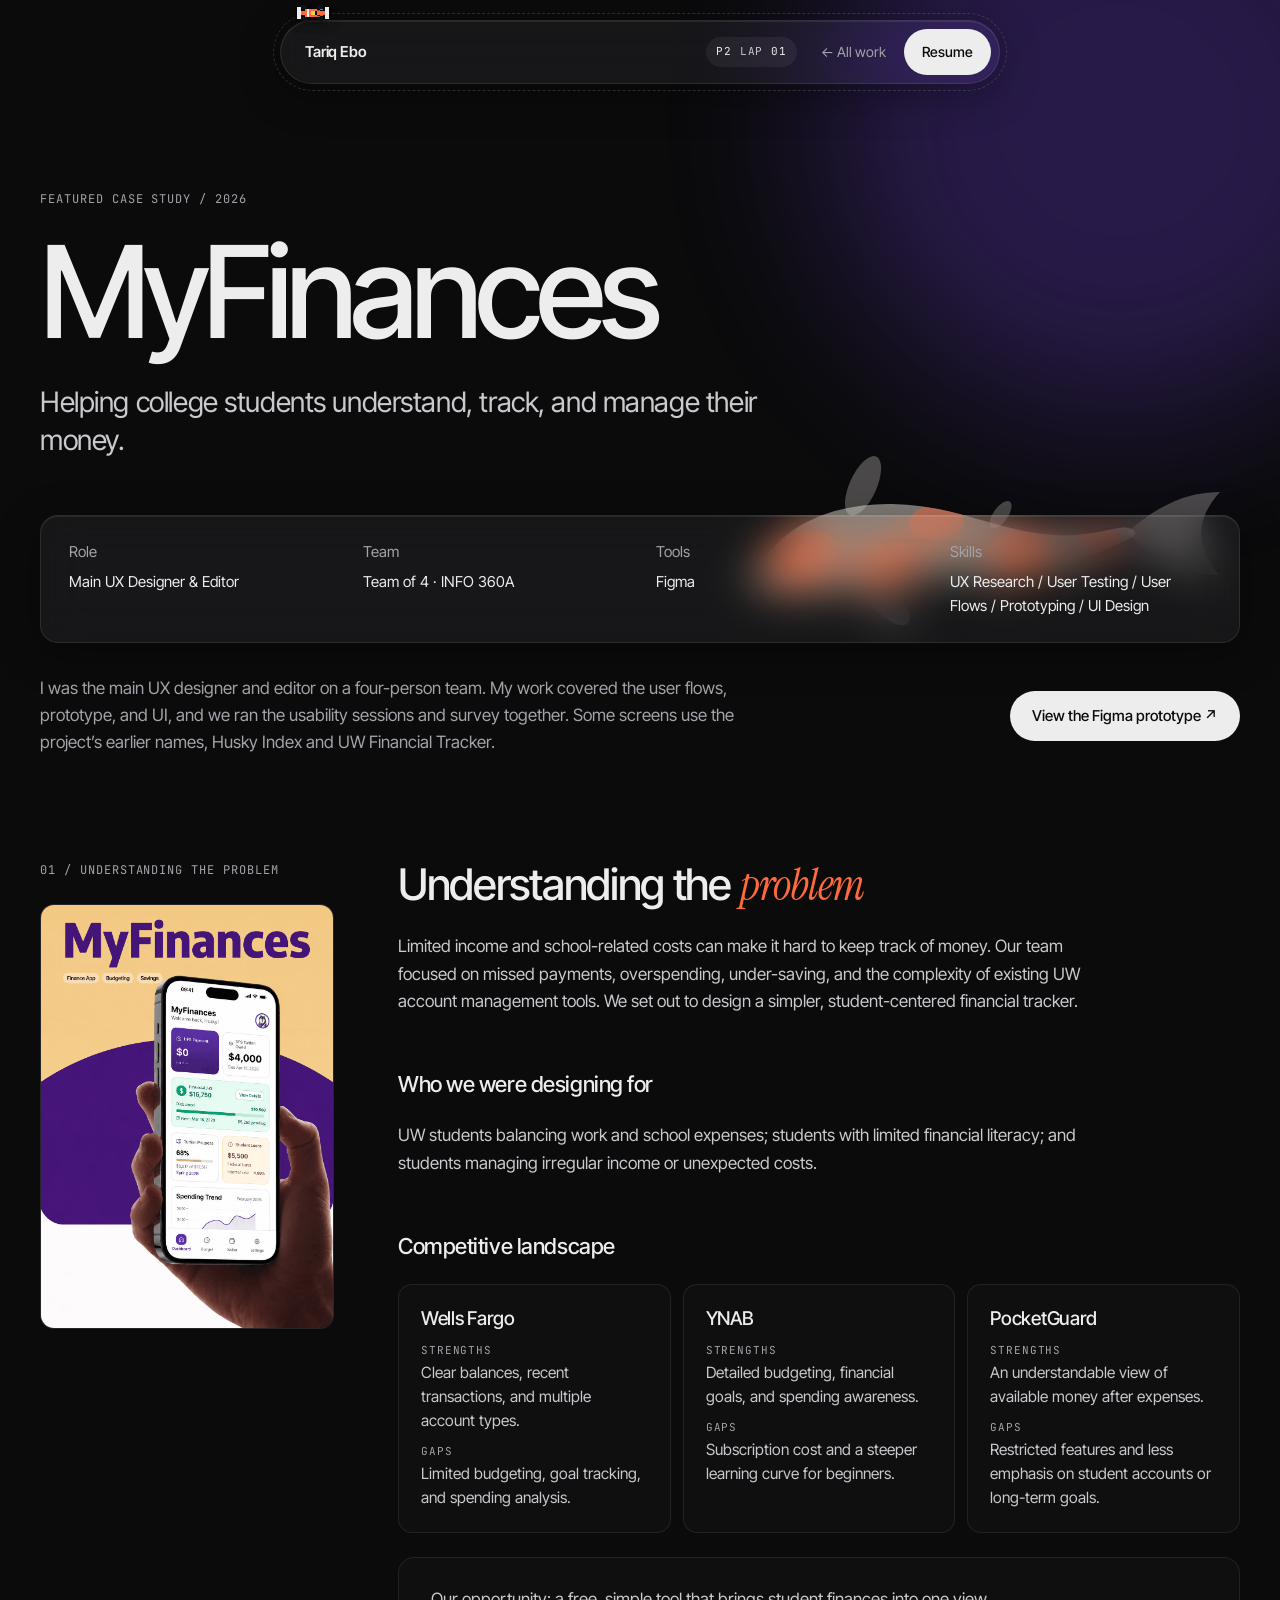
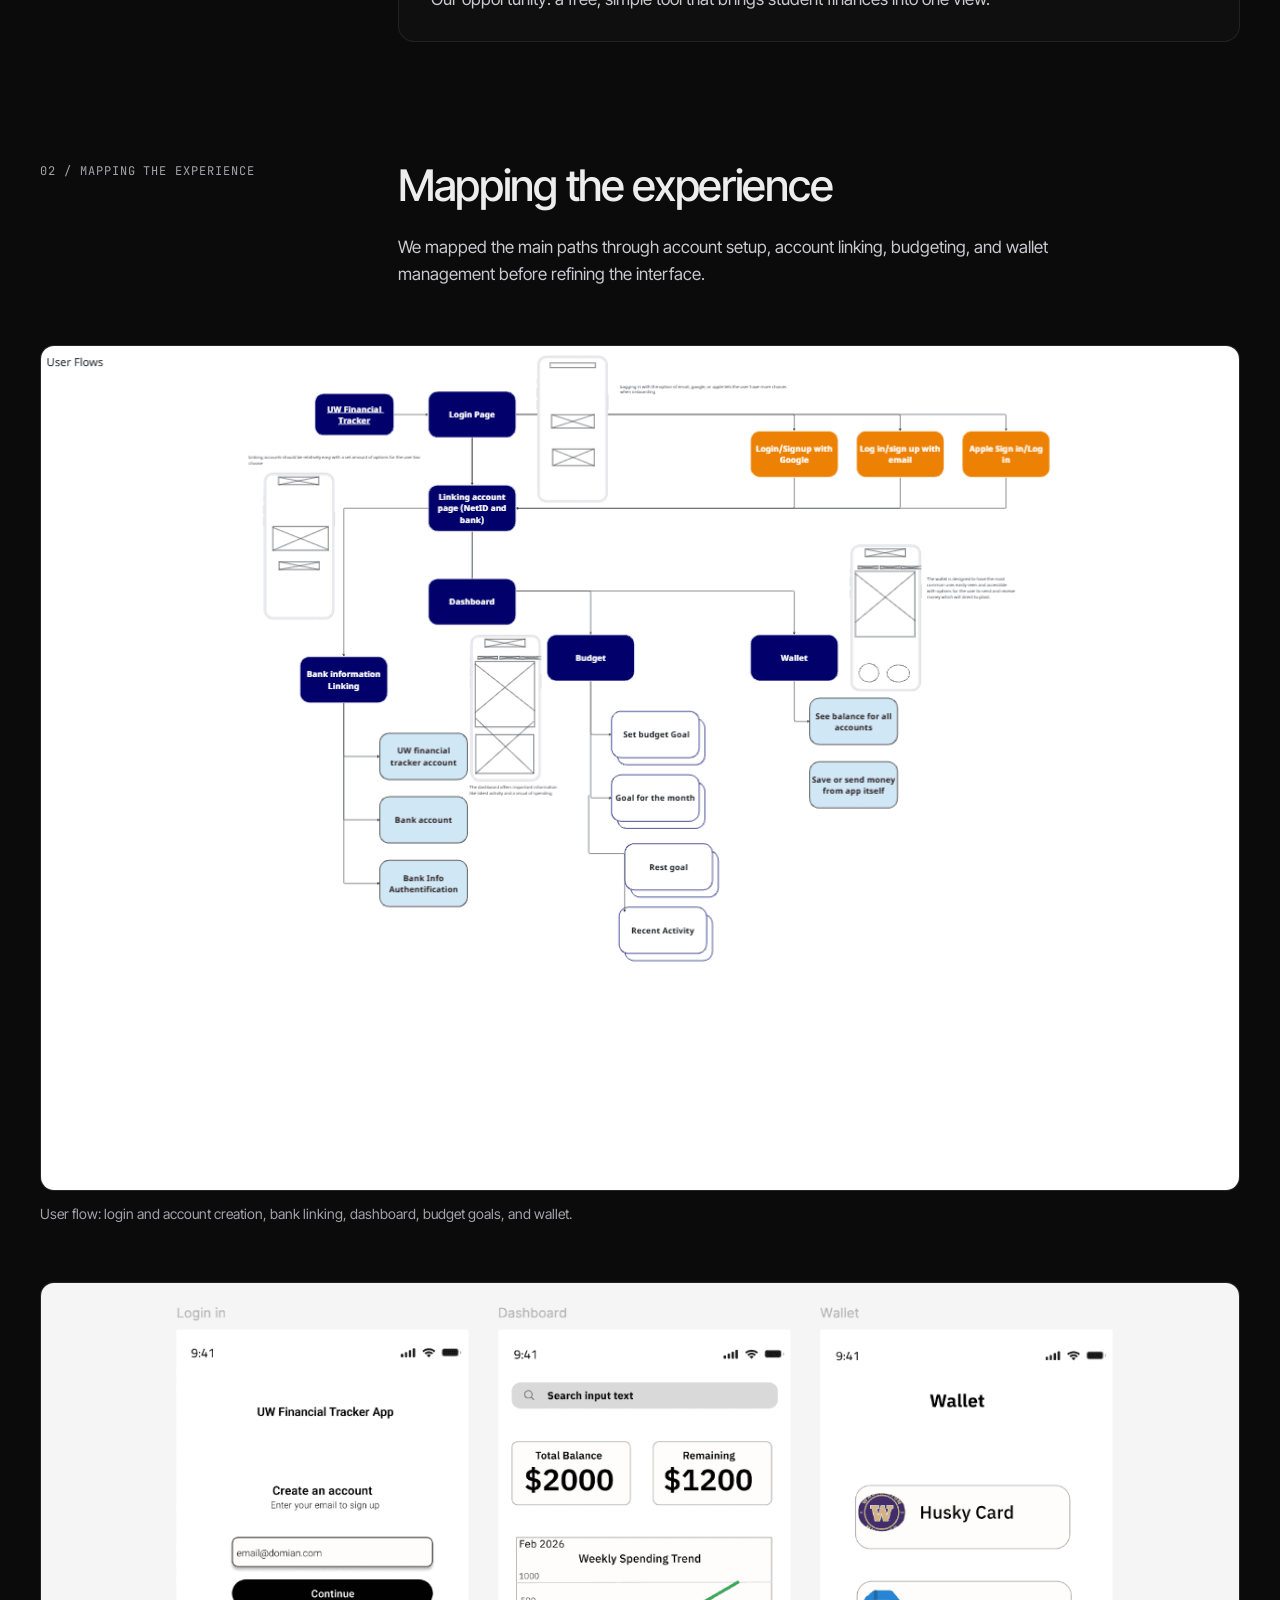
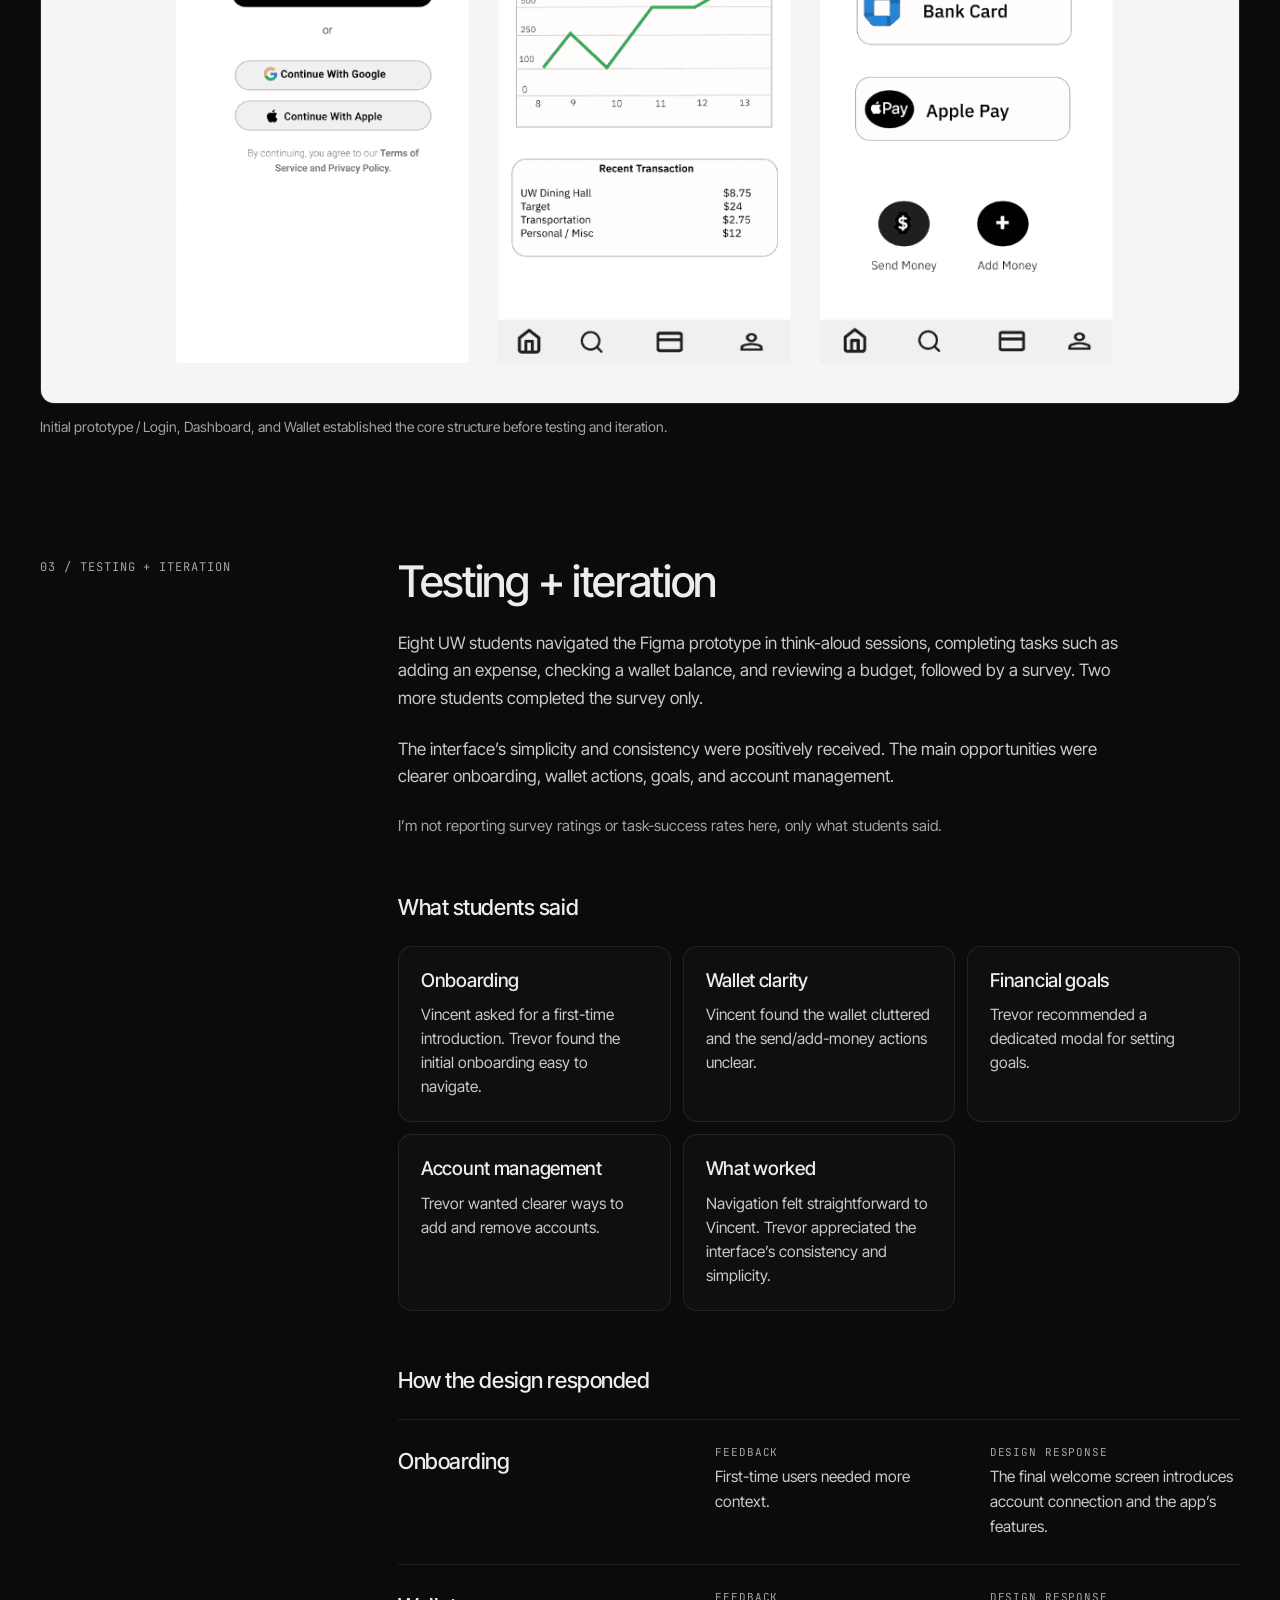
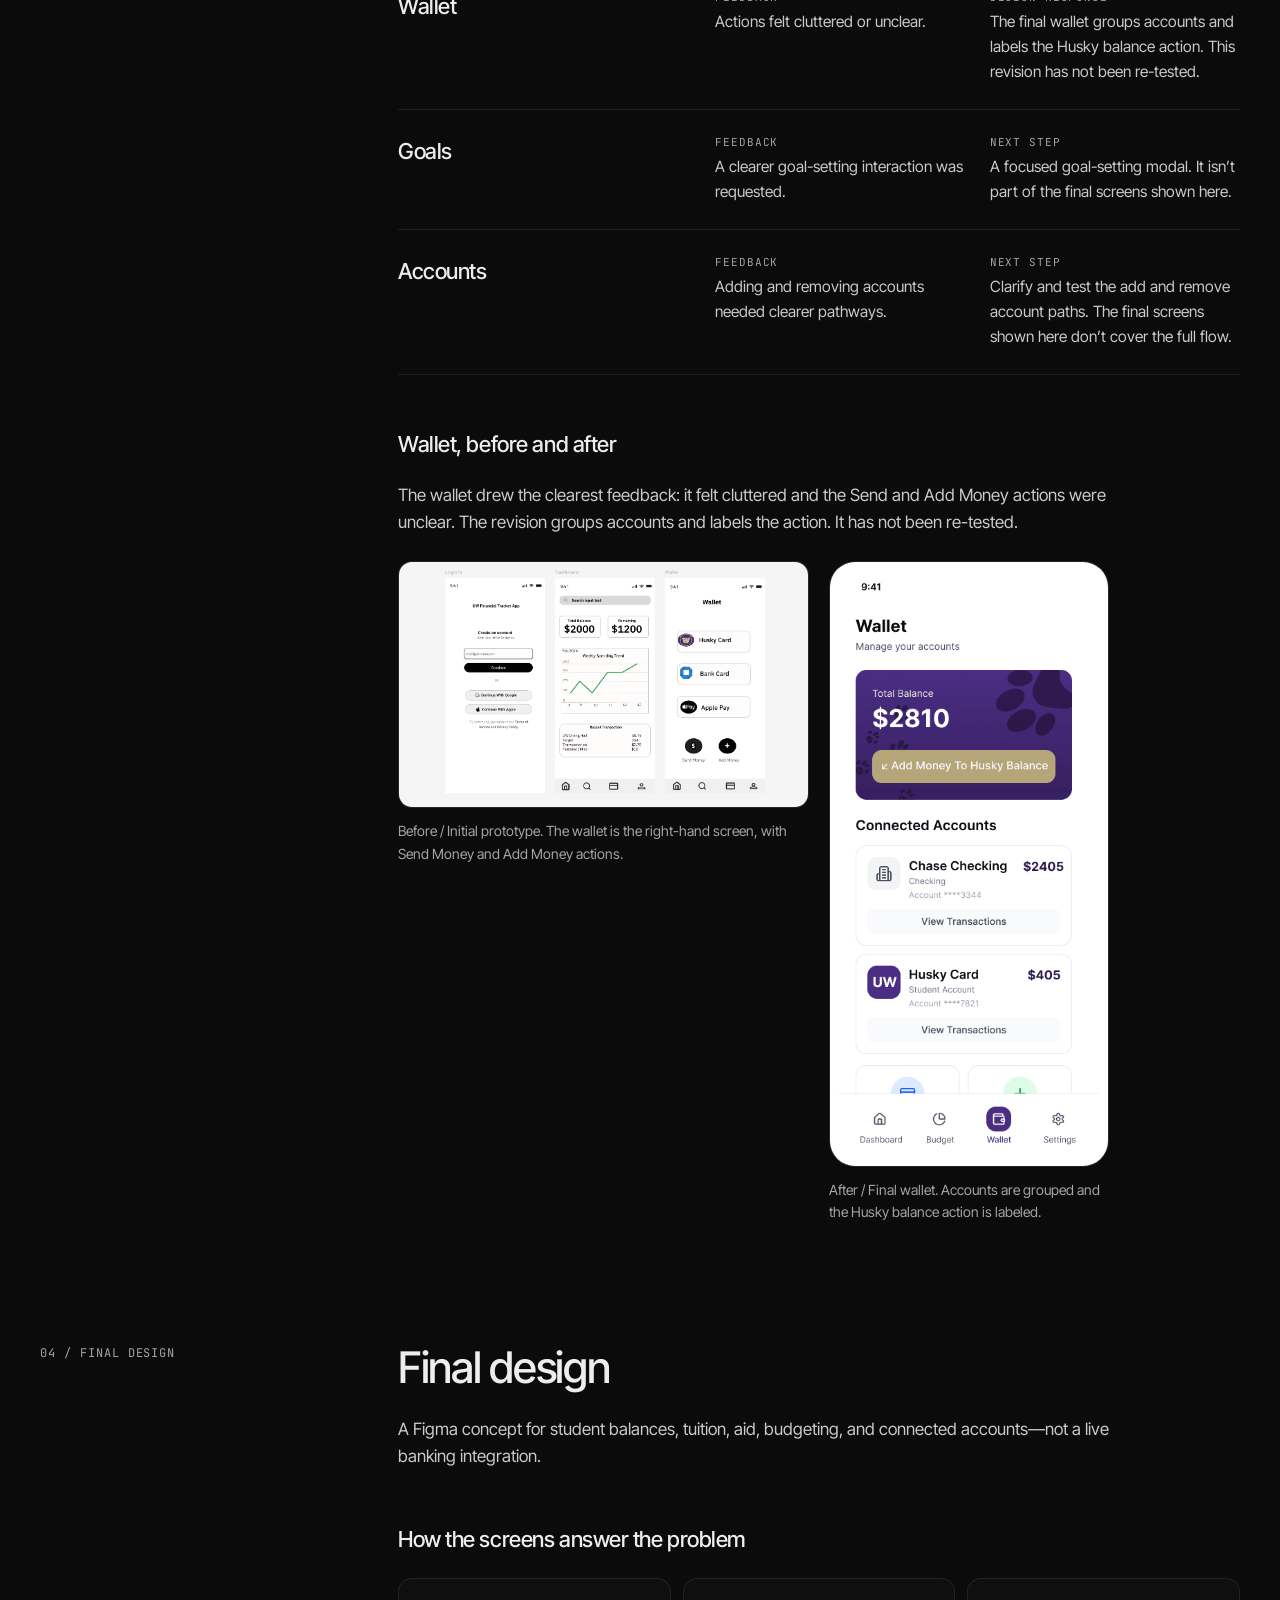
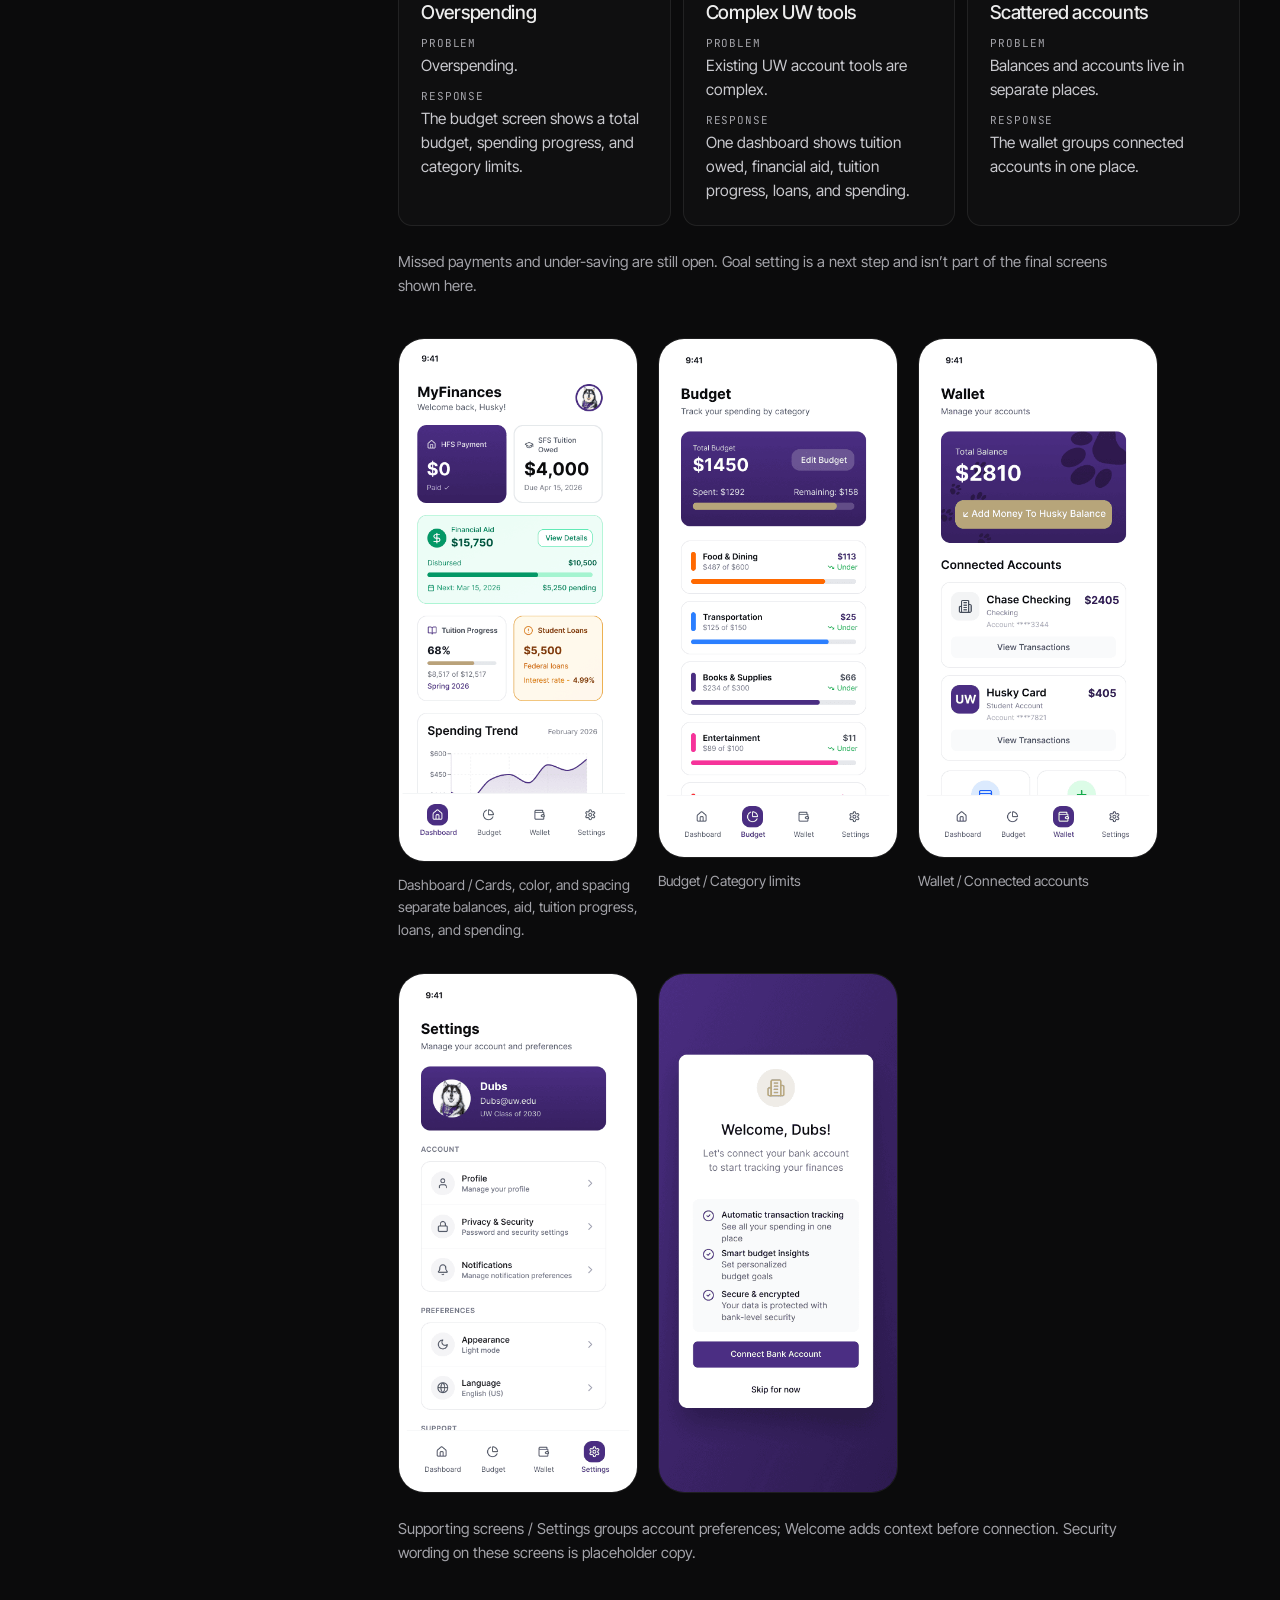
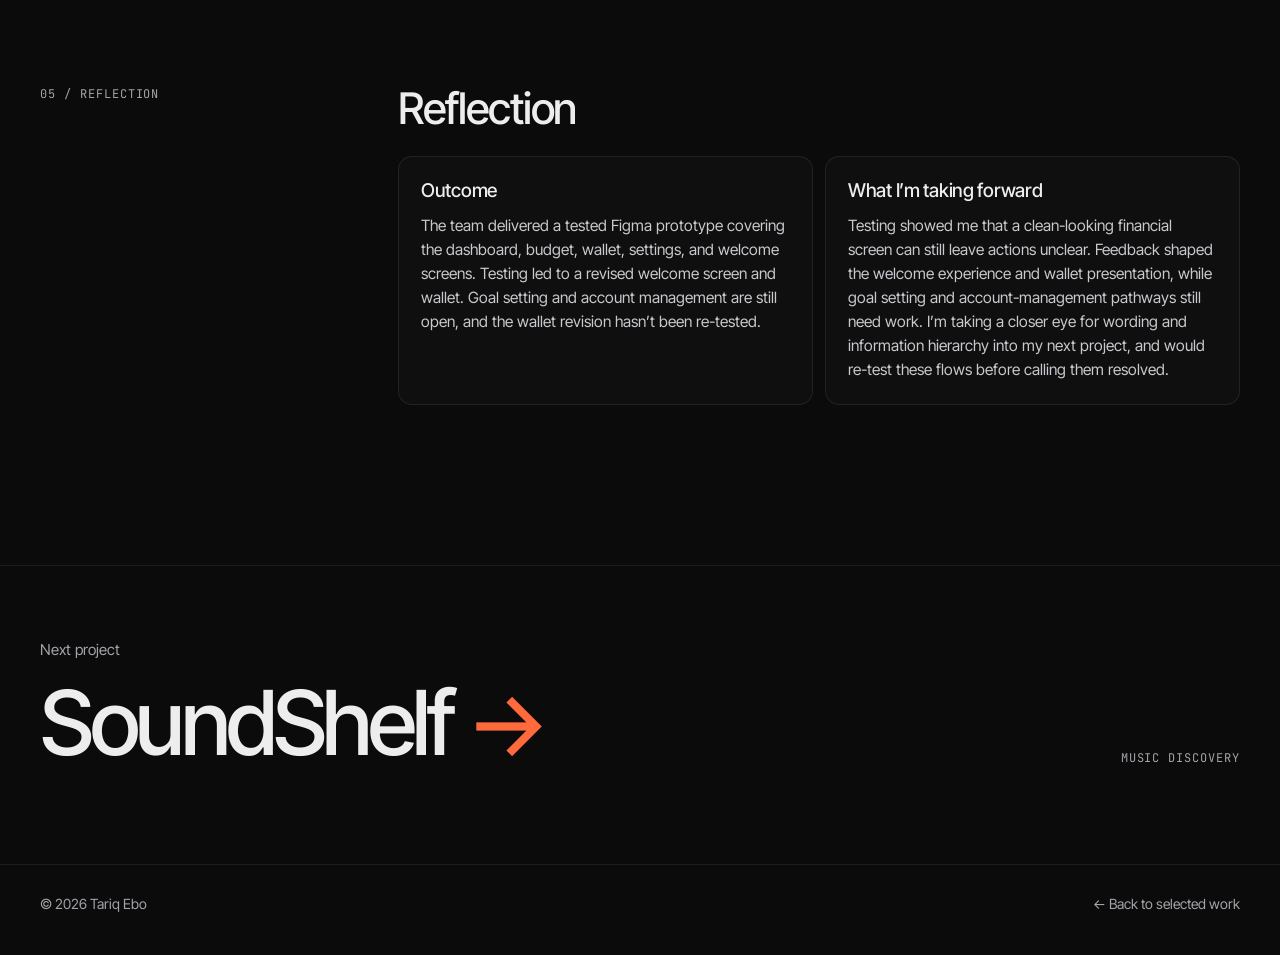
==== commit 95ef49a5: "Add interactive koi pond background A large koi swims on a canvas fixed behind every page. The curso" ====
--- a/work/myfinances.html
+++ b/work/myfinances.html
@@ -264,5 +264,6 @@
   </footer>
 
   <script src="../js/main.js"></script>
+  <script src="../js/koi.js"></script>
 </body>
 </html>
--- a/css/style.css
+++ b/css/style.css
@@ -98,6 +98,17 @@
 
 .skip-link:focus {
   top: 16px;
+}
+
+/* The koi pond: a canvas fixed behind everything, drawn by js/koi.js.
+   Clicks pass straight through it to the page. */
+.pond {
+  position: fixed;
+  inset: 0;
+  width: 100%;
+  height: 100%;
+  z-index: -1;
+  pointer-events: none;
 }
 
 /* 3. Shared pieces --------------------------------------------------------- */
